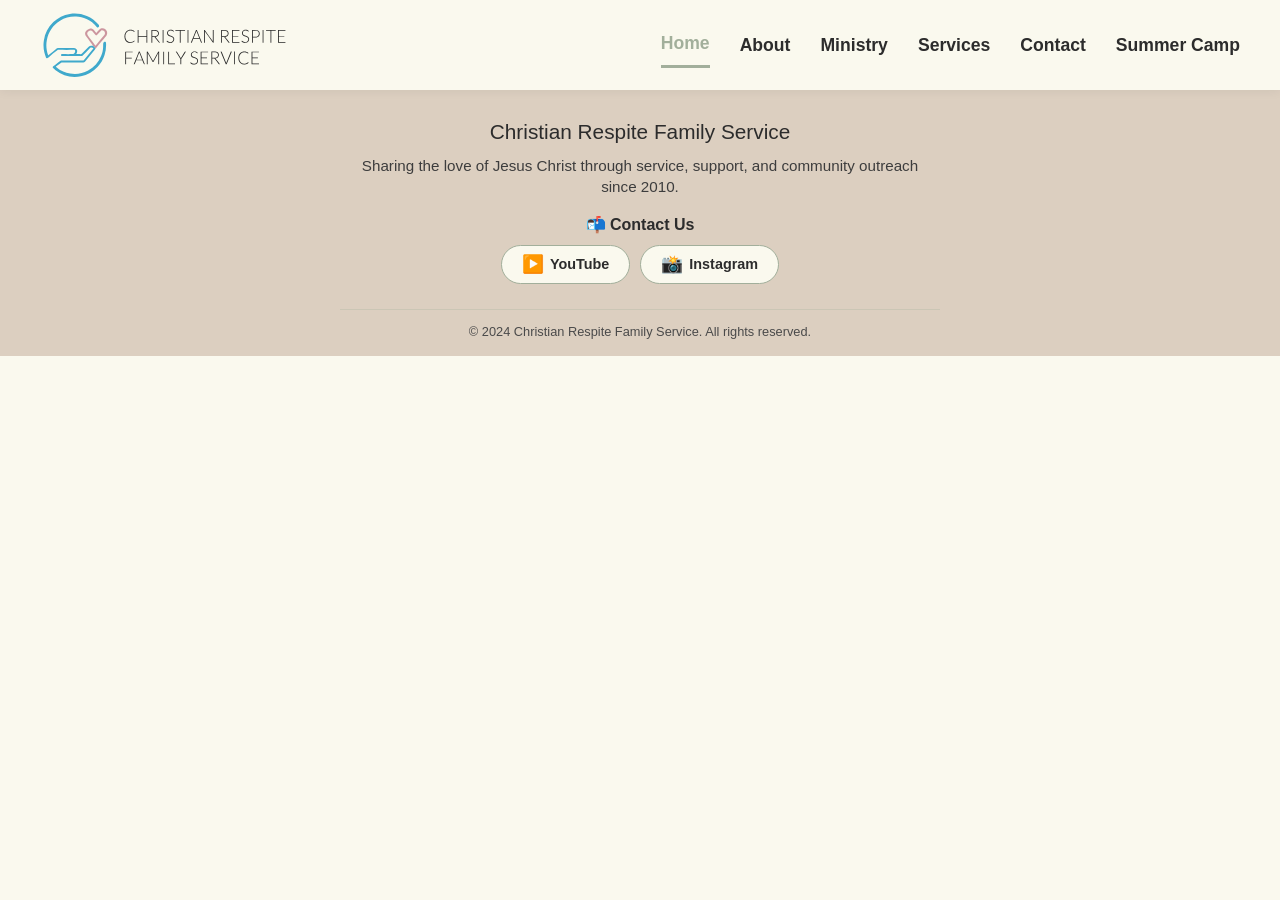
==== html/about.html @ 7cf1316e "add all pages and new layout" ====
<!DOCTYPE html>
<html lang="en" data-bs-theme="auto">

<head>
    <meta charset="utf-8">
    <meta name="viewport" content="width=device-width, initial-scale=1">
    <title>Christian Respite Family Service</title>

    <link href="https://cdn.jsdelivr.net/npm/bootstrap@5.3.2/dist/css/bootstrap.min.css" rel="stylesheet">
    <link href="../css/style.css" rel="stylesheet">
    <link rel="icon" type="image/png" href="favicon.png">
</head>

<body>

    <!-- Row 1 Header -->
    <header>
        <nav class="top-row">
            <div class="logo">
                <a href="/" onclick="location.reload(); return false;">
                    <img src="../images/logo.svg" alt="Christian Respite Family Service">
                </a>
            </div>

            <div class="nav-right">
                <a href="#home" class="active">Home</a>
                <a href="#about">About</a>
                <a href="#ministry">Ministry</a>
                <a href="#services">Services</a>
                <a href="#contact">Contact</a>
                <a href="#summer-camp">Summer Camp</a>
            </div>
        </nav>
    </header>

    <!-- Main Content Area (Empty for now) -->
    <main class="main-content">
        <div class="container">
            <div class="placeholder-content">

            </div>
        </div>
    </main>

    <!-- Row 6 Footer - Simplified -->
    <footer class="footer">
        <div class="container">
            <div class="footer-content">
                <h3>Christian Respite Family Service</h3>
                <p>Sharing the love of Jesus Christ through service, support, and community outreach since 2010.</p>
                
                <div class="contact-section">
                    <span class="contact-label">📬 Contact Us</span>
                    <div class="btn-group">
                        <a href="#" class="social-btn youtube" target="_blank">
                            <span class="icon">▶️</span> YouTube
                        </a>
                        <a href="#" class="social-btn instagram" target="_blank">
                            <span class="icon">📸</span> Instagram
                        </a>
                    </div>
                </div>
            </div>

            <div class="footer-bottom">
                <p>&copy; 2024 Christian Respite Family Service. All rights reserved.</p>
            </div>
        </div>
    </footer>

    <script src="https://cdn.jsdelivr.net/npm/bootstrap@5.3.2/dist/js/bootstrap.bundle.min.js"></script>

</body>
</html>
---- css/style.css ----
/* ===== RESET & BASE ===== */
* {
    margin: 0;
    padding: 0;
    box-sizing: border-box;
}

body {
    font-family: Verdana, sans-serif;
    background-color: #FAF9EE;
    padding-top: 90px;
}

header {
    font-weight: bold;
    position: fixed;
    top: 0;
    left: 0;
    width: 100%;
    z-index: 1000;
    background-color: #FAF9EE;
    box-shadow: 0 2px 10px rgba(0, 0, 0, 0.05);
}

/* ===== ROW 1 - HEADER (BIGGER NAV) ===== */
.top-row {
    display: flex;
    align-items: center;
    justify-content: space-between;
    height: 90px;
    padding: 0 40px;
    background-color: #FAF9EE;
    gap: 20px;
}

.logo {
    height: 90%;
    display: flex;
    align-items: center;
    flex-shrink: 0;
}

.logo a {
    display: flex;
    align-items: center;
    height: 90%;
    width: 90%;
    text-decoration: none;
    cursor: pointer;
}

.logo a img {
    max-height: 90%;
    height: 90%;
    width: auto;
    object-fit: contain;
    display: block;
}

.nav-right {
    display: flex;
    align-items: center;
    gap: 30px;
    margin-left: auto;
}

.nav-right a {
    text-decoration: none;
    color: #2c2c2c;
    transition: 0.3s ease;
    font-weight: 600;
    padding: 8px 0;
    position: relative;
    font-size: 1.1rem;
}

.nav-right a::after {
    content: '';
    position: absolute;
    bottom: -2px;
    left: 0;
    width: 0;
    height: 2px;
    background-color: #A2AF9B;
    transition: 0.3s ease;
}

.nav-right a:hover::after {
    width: 100%;
}

.nav-right a:hover {
    color: #A2AF9B;
}

.nav-right a.active {
    color: #A2AF9B;
    border-bottom: 3px solid #A2AF9B;
}

/* ===== ROW 2 - CAROUSEL ===== */
#myCarousel {
    margin-bottom: 4rem;
    margin-top: 0;
}

.carousel-item {
    height: 32rem;
    background-color: #DCCFC0;
}

.carousel-img {
    width: 100%;
    height: 32rem;
    object-fit: cover;
    object-position: center;
    display: block;
}

.carousel-caption {
    bottom: 3rem;
    z-index: 10;
    padding: 2rem;
}

.carousel-caption h1 {
    font-family: Verdana, sans-serif;
    font-size: 3rem;
    font-weight: bold;
    margin-bottom: 1rem;
    color: #FAF9EE;
    text-shadow: 0 2px 12px rgba(0, 0, 0, 0.6);
}

.carousel-caption p {
    font-size: 1.2rem;
    margin-bottom: 1.5rem;
    color: #FAF9EE;
    text-shadow: 0 2px 8px rgba(0, 0, 0, 0.5);
}

.carousel-btn {
    background-color: #A2AF9B;
    color: #FAF9EE;
    border: none;
    border-radius: 25px;
    padding: 12px 30px;
    text-decoration: none;
    display: inline-block;
    font-weight: bold;
    transition: 0.3s;
}

.carousel-btn:hover {
    background-color: #8a9a82;
    color: #FAF9EE;
    transform: translateY(-2px);
    box-shadow: 0 4px 15px rgba(162, 175, 155, 0.5);
}

.carousel-indicators {
    bottom: 20px;
}

.carousel-indicators button {
    width: 12px;
    height: 12px;
    border-radius: 50%;
    margin: 0 6px;
    background-color: rgba(255, 255, 255, 0.5);
    border: 2px solid transparent;
}

.carousel-indicators button.active {
    background-color: #A2AF9B;
    border-color: #FAF9EE;
}

/* ===== ROW 3 - HERO CARDS ===== */
.hero-container {
    display: grid;
    gap: 30px;
    padding: 0 40px;
    max-width: 1200px;
    margin: 0 auto 60px;
    grid-template-columns: repeat(3, 1fr);
}

.hero-card {
    text-align: center;
    padding: 35px 20px;
    border-radius: 12px;
    background: #EEEEEE;
    transition: all 0.3s ease;
    cursor: pointer;
    box-shadow: 0 2px 10px rgba(0, 0, 0, 0.06);
    border: 3px solid transparent;
    min-height: 280px;
    display: flex;
    flex-direction: column;
    align-items: center;
    justify-content: center;
}

.hero-card:hover {
    transform: translateY(-8px);
    box-shadow: 0 15px 35px rgba(0, 0, 0, 0.10);
}

.hero-card.active {
    border-color: #A2AF9B;
    transform: translateY(-8px);
    box-shadow: 0 15px 35px rgba(0, 0, 0, 0.10);
    background-color: #FAF9EE;
}

.hero-img {
    width: 100%;
    max-width: 200px;
    height: 150px;
    object-fit: cover;
    border-radius: 10px;
    margin-bottom: 15px;
}

.hero-card h2 {
    font-size: 2.5rem;
    color: #4a5c42;
    margin-bottom: 5px;
    font-weight: bold;
}

.hero-card p {
    color: #5a5a5a;
    margin-bottom: 0;
    font-size: 1rem;
}

/* ===== ROW 4 - INFO SECTION ===== */
.hero-info-section {
    display: none;
    width: 100%;
    background: #DCCFC0;
    padding: 40px 0;
    border-top: 3px solid #A2AF9B;
    border-bottom: 3px solid #A2AF9B;
}

.hero-info-section.active {
    display: block;
    animation: fadeSlideIn 0.4s ease;
}

#hero-info-content {
    max-width: 800px;
    margin: 0 auto;
    padding: 0 20px;
}

#hero-info-content h2 {
    color: #4a5c42;
    font-size: 2rem;
    margin-bottom: 15px;
    font-weight: bold;
}

#hero-info-content p {
    font-size: 1.1rem;
    line-height: 1.8;
    color: #2d2d2d;
}

#hero-info-content ul {
    list-style: none;
    padding: 0;
    margin-top: 15px;
}

#hero-info-content ul li {
    padding: 8px 0 8px 30px;
    position: relative;
    font-size: 1rem;
    color: #3d3d3d;
}

#hero-info-content ul li::before {
    content: '✝️';
    position: absolute;
    left: 0;
    color: #A2AF9B;
}

/* ===== ROW 5 - SERVICES SECTION ===== */
.services-section {
    padding: 80px 0;
    background-color: #FAF9EE;
}

.section-header {
    text-align: center;
    margin-bottom: 50px;
}

.section-header h2 {
    font-size: 2.5rem;
    color: #4a5c42;
    margin-bottom: 15px;
    font-weight: bold;
}

.section-header p {
    font-size: 1.1rem;
    color: #5a5a5a;
    max-width: 600px;
    margin: 0 auto;
}

.services-grid {
    display: grid;
    grid-template-columns: repeat(auto-fit, minmax(280px, 1fr));
    gap: 30px;
    max-width: 1200px;
    margin: 0 auto;
    padding: 0 20px;
}

.service-card {
    background: #EEEEEE;
    padding: 40px 30px;
    border-radius: 12px;
    text-align: center;
    transition: all 0.3s ease;
    border: 2px solid transparent;
}

.service-card:hover {
    transform: translateY(-10px);
    box-shadow: 0 15px 35px rgba(0, 0, 0, 0.08);
    border-color: #A2AF9B;
    background: #FAF9EE;
}

.service-icon {
    font-size: 3rem;
    margin-bottom: 20px;
    display: block;
}

.service-card h3 {
    font-size: 1.3rem;
    color: #4a5c42;
    margin-bottom: 15px;
    font-weight: bold;
}

.service-card p {
    color: #555;
    line-height: 1.6;
    margin-bottom: 0;
}

/* ===== ROW 6 - FOOTER ===== */
.footer {
    background-color: #DCCFC0;
    color: #2c2c2c;
    padding: 30px 0 15px;
    text-align: center;
}

.footer-content {
    max-width: 600px;
    margin: 0 auto;
    padding: 0 20px 25px;
    border-bottom: 1px solid rgba(162, 175, 155, 0.3);
}

.footer-content h3 {
    font-size: 1.3rem;
    margin-bottom: 10px;
    color: #2c2c2c;
}

.footer-content p {
    line-height: 1.4;
    margin-bottom: 15px;
    color: #3d3d3d;
    font-size: 0.95rem;
}

.contact-section {
    display: flex;
    flex-direction: column;
    align-items: center;
    gap: 8px;
}

.contact-label {
    font-weight: 600;
    font-size: 1rem;
    color: #2c2c2c;
}

.btn-group {
    display: flex;
    gap: 10px;
    flex-wrap: wrap;
    justify-content: center;
}

.social-btn {
    display: inline-flex;
    align-items: center;
    gap: 6px;
    padding: 8px 20px;
    border-radius: 40px;
    text-decoration: none;
    font-weight: 600;
    font-size: 0.9rem;
    transition: 0.3s;
    background: #FAF9EE;
    color: #2c2c2c;
    border: 1px solid #A2AF9B;
}

.social-btn:hover {
    transform: translateY(-3px);
    box-shadow: 0 6px 16px rgba(0, 0, 0, 0.10);
}

.social-btn.youtube:hover {
    background: #FF0000;
    border-color: #FF0000;
    color: #FAF9EE;
}

.social-btn.instagram:hover {
    background: #d62976;
    border-color: #d62976;
    color: #FAF9EE;
}

.social-btn .icon {
    font-size: 1.1rem;
    line-height: 1;
}

.footer-bottom {
    padding: 12px 20px 0;
    text-align: center;
}

.footer-bottom p {
    color: #4a4a4a;
    font-size: 0.8rem;
    margin: 0;
}

/* ===== ANIMATIONS ===== */
@keyframes fadeSlideIn {
    from {
        opacity: 0;
        transform: translateY(-20px);
    }
    to {
        opacity: 1;
        transform: translateY(0);
    }
}

/* ===== RESPONSIVE ===== */
@media (max-width: 1024px) {
    .nav-right {
        gap: 20px;
    }
    .nav-right a {
        font-size: 1rem;
    }
    .footer-grid {
        grid-template-columns: 1fr 1fr;
        gap: 30px;
    }
}

@media (max-width: 768px) {
    body {
        padding-top: 70px;
    }
    .top-row {
        height: 70px;
        padding: 0 15px;
        flex-wrap: wrap;
        gap: 10px;
    }
    .logo {
        height: 40px;
    }
    .logo img {
        height: 40px;
    }
    .nav-right {
        flex-wrap: wrap;
        justify-content: flex-end;
        gap: 12px;
        width: 100%;
    }
    .nav-right a {
        font-size: 0.85rem;
        padding: 4px 6px;
    }
    .carousel-item {
        height: 20rem;
    }
    .carousel-img {
        height: 20rem;
    }
    .carousel-caption {
        padding: 1rem;
        bottom: 1.5rem;
    }
    .carousel-caption h1 {
        font-size: 1.5rem;
    }
    .carousel-caption p {
        font-size: 0.9rem;
    }
    .carousel-btn {
        padding: 8px 20px;
        font-size: 0.85rem;
    }
    .hero-container {
        grid-template-columns: repeat(3, 1fr);
        gap: 15px;
        padding: 0 15px;
        margin-bottom: 40px;
    }
    .hero-card {
        padding: 20px 10px;
        min-height: 180px;
    }
    .hero-img {
        height: 80px;
        max-width: 100px;
    }
    .hero-card h2 {
        font-size: 1.5rem;
    }
    .hero-card p {
        font-size: 0.8rem;
    }
    .services-grid {
        grid-template-columns: 1fr 1fr;
        gap: 20px;
        padding: 0 15px;
    }
    .service-card {
        padding: 25px 20px;
    }
    .section-header h2 {
        font-size: 1.8rem;
    }
    .footer-grid {
        grid-template-columns: 1fr;
        gap: 30px;
    }
    .footer-bottom {
        flex-direction: column;
        text-align: center;
    }
    .footer-legal {
        flex-direction: column;
        gap: 5px;
    }
    .newsletter-form {
        flex-direction: column;
    }
    .social-links .btn-group {
        justify-content: center;
    }
}

@media (max-width: 480px) {
    .hero-container {
        grid-template-columns: 1fr;
        gap: 20px;
        padding: 0 20px;
    }
    .hero-card {
        min-height: 200px;
        padding: 25px 15px;
    }
    .hero-img {
        height: 100px;
        max-width: 150px;
    }
    .services-grid {
        grid-template-columns: 1fr;
    }
    .carousel-item {
        height: 16rem;
    }
    .carousel-img {
        height: 16rem;
    }
    .carousel-caption h1 {
        font-size: 1.2rem;
    }
    .carousel-caption p {
        font-size: 0.8rem;
    }
    .carousel-btn {
        padding: 6px 15px;
        font-size: 0.75rem;
    }
    .top-row {
        padding: 0 10px;
    }
    .nav-right a {
        font-size: 0.7rem;
        padding: 2px 4px;
    }
    .section-header h2 {
        font-size: 1.5rem;
    }
}
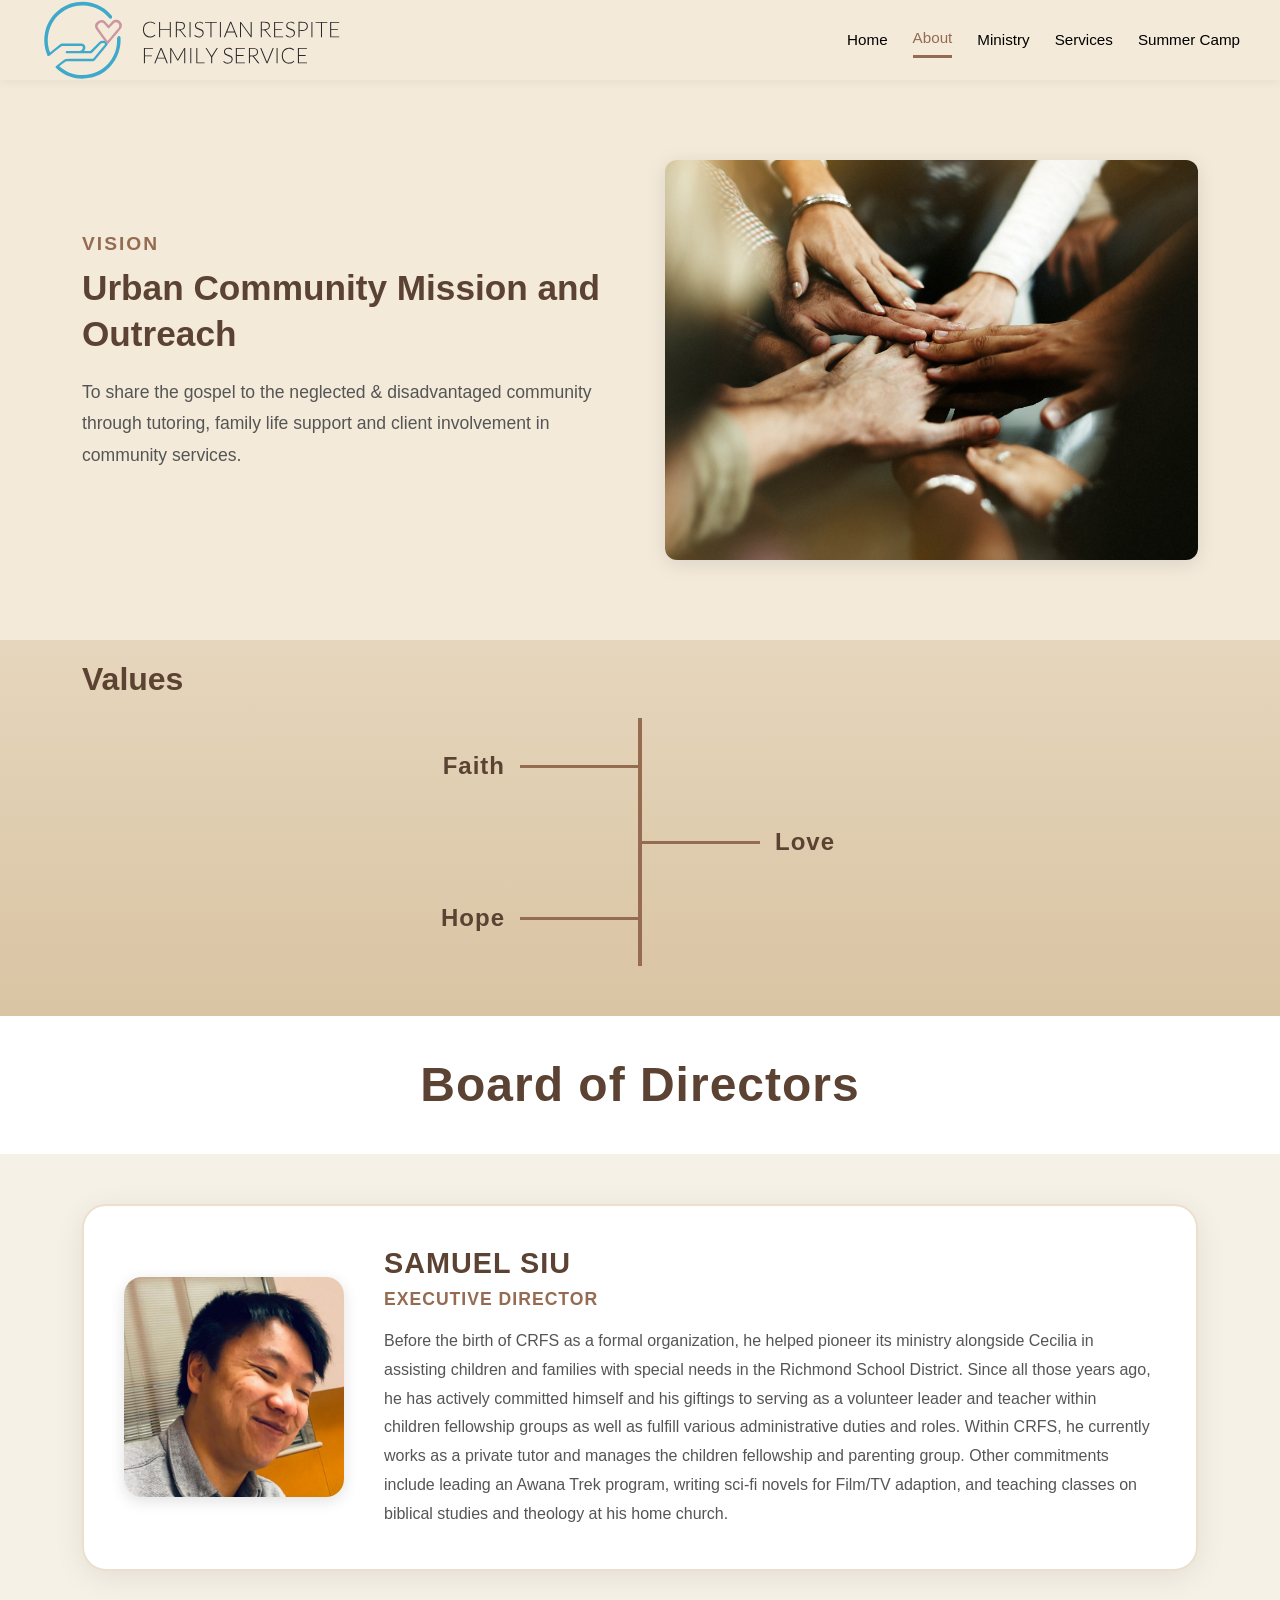
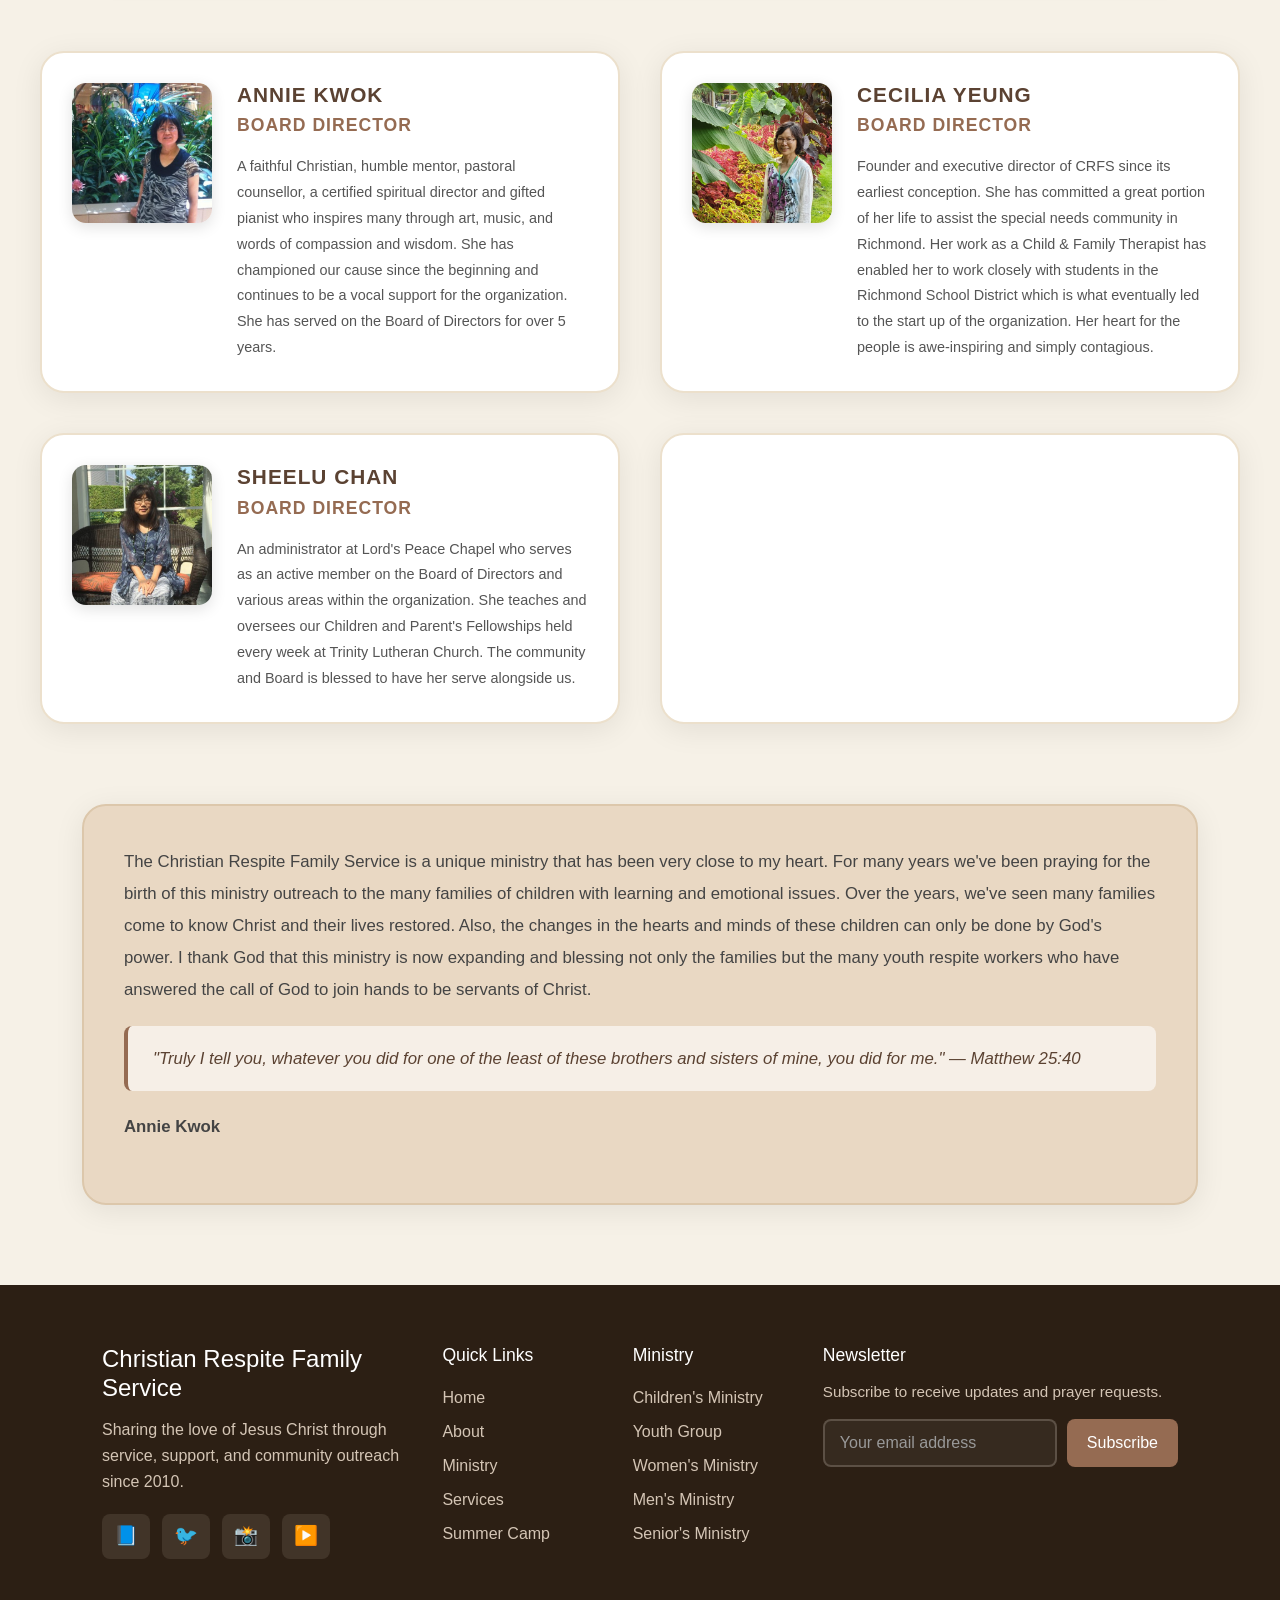
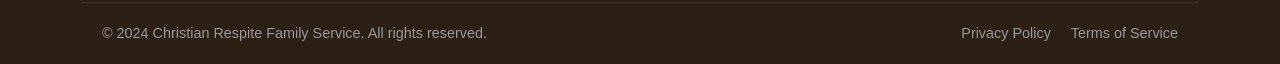
==== commit 0129ee8a: "added about page" ====
--- a/html/about.html
+++ b/html/about.html
@@ -4,7 +4,7 @@
 <head>
     <meta charset="utf-8">
     <meta name="viewport" content="width=device-width, initial-scale=1">
-    <title>Christian Respite Family Service</title>
+    <title>About - Christian Respite Family Service</title>
 
     <link href="https://cdn.jsdelivr.net/npm/bootstrap@5.3.2/dist/css/bootstrap.min.css" rel="stylesheet">
     <link href="../css/style.css" rel="stylesheet">
@@ -17,58 +17,206 @@
     <header>
         <nav class="top-row">
             <div class="logo">
-                <a href="/" onclick="location.reload(); return false;">
-                    <img src="../images/logo.svg" alt="Christian Respite Family Service">
-                </a>
+                <img src="../images/logo.svg" alt="Christian Respite Family Service">
             </div>
 
             <div class="nav-right">
-                <a href="#home" class="active">Home</a>
-                <a href="#about">About</a>
-                <a href="#ministry">Ministry</a>
-                <a href="#services">Services</a>
-                <a href="#contact">Contact</a>
-                <a href="#summer-camp">Summer Camp</a>
+                <a href="index.html">Home</a>
+                <a href="about.html" class="active">About</a>
+                <a href="index.html#ministry">Ministry</a>
+                <a href="index.html#services">Services</a>
+                <a href="index.html#summer-camp">Summer Camp</a>
             </div>
         </nav>
     </header>
 
-    <!-- Main Content Area (Empty for now) -->
-    <main class="main-content">
-        <div class="container">
-            <div class="placeholder-content">
-
-            </div>
-        </div>
+    <!-- Main Content -->
+    <main>
+        <!-- Vision Panel -->
+        <section class="vision-panel">
+            <div class="container">
+                <div class="vision-grid">
+                    <div class="vision-content">
+                        <h3>Vision</h3>
+                        <h2>Urban Community Mission and Outreach</h2>
+                        <p>To share the gospel to the neglected &amp; disadvantaged community through tutoring, family life support and client involvement in community services.</p>
+                    </div>
+                    <div class="vision-image">
+                        <img src="../images/hands.jpg" alt="Urban Community Mission and Outreach">
+                    </div>
+                </div>
+            </div>
+        </section>
+
+        <!-- Values Timeline -->
+        <section class="values-timeline">
+            <div class="container">
+                <h3 class="values-title">Values</h3>
+                <div class="timeline">
+                    <div class="timeline-row">
+                        <div class="timeline-item left">
+                            <div class="timeline-line"></div>
+                            <div class="timeline-value">Faith</div>
+                        </div>
+                    </div>
+                    <div class="timeline-row">
+                        <div class="timeline-item right">
+                            <div class="timeline-line"></div>
+                            <div class="timeline-value">Love</div>
+                        </div>
+                    </div>
+                    <div class="timeline-row">
+                        <div class="timeline-item left">
+                            <div class="timeline-line"></div>
+                            <div class="timeline-value">Hope</div>
+                        </div>
+                    </div>
+                </div>
+            </div>
+        </section>
+
+        <!-- Board of Directors -->
+        <section class="board-directors">
+            <div class="container">
+                <h2 class="board-title">Board of Directors</h2>
+            </div>
+        </section>
+
+        <!-- Director Profile -->
+        <section class="director-profile">
+            <div class="container">
+                <div class="director-bubble">
+                    <div class="director-headshot">
+                        <img src="../images/samuel-headshot.jpeg" alt="Samuel Siu">
+                    </div>
+                    <div class="director-info">
+                        <h3 class="director-name">SAMUEL SIU</h3>
+                        <p class="director-role">Executive Director</p>
+                        <p class="director-bio">Before the birth of CRFS as a formal organization, he helped pioneer its ministry alongside Cecilia in assisting children and families with special needs in the Richmond School District. Since all those years ago, he has actively committed himself and his giftings to serving as a volunteer leader and teacher within children fellowship groups as well as fulfill various administrative duties and roles. Within CRFS, he currently works as a private tutor and manages the children fellowship and parenting group. Other commitments include leading an Awana Trek program, writing sci-fi novels for Film/TV adaption, and teaching classes on biblical studies and theology at his home church.</p>
+                    </div>
+                </div>
+            </div>
+        </section>
+
+        <!-- Board Directors Profiles -->
+        <section class="directors-grid">
+            <div class="container">
+                <div class="director-card">
+                    <div class="director-headshot">
+                        <img src="../images/annie-headshot.jpeg" alt="Annie Kwok">
+                    </div>
+                    <div class="director-info">
+                        <h3 class="director-name">ANNIE KWOK</h3>
+                        <p class="director-role">Board Director</p>
+                        <p class="director-bio">A faithful Christian, humble mentor, pastoral counsellor, a certified spiritual director and gifted pianist who inspires many through art, music, and words of compassion and wisdom. She has championed our cause since the beginning and continues to be a vocal support for the organization. She has served on the Board of Directors for over 5 years.</p>
+                    </div>
+                </div>
+
+                <div class="director-card">
+                    <div class="director-headshot">
+                        <img src="../images/cecilia-headshot.jpg" alt="Cecilia Yeung">
+                    </div>
+                    <div class="director-info">
+                        <h3 class="director-name">CECILIA YEUNG</h3>
+                        <p class="director-role">Board Director</p>
+                        <p class="director-bio">Founder and executive director of CRFS since its earliest conception. She has committed a great portion of her life to assist the special needs community in Richmond. Her work as a Child &amp; Family Therapist has enabled her to work closely with students in the Richmond School District which is what eventually led to the start up of the organization. Her heart for the people is awe-inspiring and simply contagious.</p>
+                    </div>
+                </div>
+
+                <div class="director-card">
+                    <div class="director-headshot">
+                        <img src="../images/sheelu-headshot.jpeg" alt="Sheelu Chan">
+                    </div>
+                    <div class="director-info">
+                        <h3 class="director-name">SHEELU CHAN</h3>
+                        <p class="director-role">Board Director</p>
+                        <p class="director-bio">An administrator at Lord's Peace Chapel who serves as an active member on the Board of Directors and various areas within the organization. She teaches and oversees our Children and Parent's Fellowships held every week at Trinity Lutheran Church. The community and Board is blessed to have her serve alongside us.</p>
+                    </div>
+                </div>
+
+                <div class="director-card"></div>
+            </div>
+        </section>
+
+        <!-- Testimonial -->
+        <section class="testimonial-section">
+            <div class="container">
+                <div class="testimonial-bubble">
+                    <p>The Christian Respite Family Service is a unique ministry that has been very close to my heart. For many years we've been praying for the birth of this ministry outreach to the many families of children with learning and emotional issues. Over the years, we've seen many families come to know Christ and their lives restored. Also, the changes in the hearts and minds of these children can only be done by God's power. I thank God that this ministry is now expanding and blessing not only the families but the many youth respite workers who have answered the call of God to join hands to be servants of Christ.</p>
+                    <blockquote>"Truly I tell you, whatever you did for one of the least of these brothers and sisters of mine, you did for me." &mdash; Matthew 25:40</blockquote>
+                    <p class="testimonial-author">Annie Kwok</p>
+                </div>
+            </div>
+        </section>
     </main>
 
-    <!-- Row 6 Footer - Simplified -->
+    <!-- Footer -->
     <footer class="footer">
         <div class="container">
-            <div class="footer-content">
-                <h3>Christian Respite Family Service</h3>
-                <p>Sharing the love of Jesus Christ through service, support, and community outreach since 2010.</p>
-                
-                <div class="contact-section">
-                    <span class="contact-label">📬 Contact Us</span>
-                    <div class="btn-group">
-                        <a href="#" class="social-btn youtube" target="_blank">
-                            <span class="icon">▶️</span> YouTube
-                        </a>
-                        <a href="#" class="social-btn instagram" target="_blank">
-                            <span class="icon">📸</span> Instagram
-                        </a>
-                    </div>
+            <div class="footer-grid">
+                <div class="footer-about">
+                    <h3>Christian Respite Family Service</h3>
+                    <p>Sharing the love of Jesus Christ through service, support, and community outreach since 2010.</p>
+                    <div class="social-links">
+                        <a href="#" class="social-link">📘</a>
+                        <a href="#" class="social-link">🐦</a>
+                        <a href="#" class="social-link">📸</a>
+                        <a href="#" class="social-link">▶️</a>
+                    </div>
+                </div>
+
+                <div class="footer-links">
+                    <h4>Quick Links</h4>
+                    <ul>
+                        <li><a href="index.html">Home</a></li>
+                        <li><a href="about.html">About</a></li>
+                        <li><a href="index.html#ministry">Ministry</a></li>
+                        <li><a href="index.html#services">Services</a></li>
+                        <li><a href="index.html#summer-camp">Summer Camp</a></li>
+                    </ul>
+                </div>
+
+                <div class="footer-links">
+                    <h4>Ministry</h4>
+                    <ul>
+                        <li><a href="#">Children's Ministry</a></li>
+                        <li><a href="#">Youth Group</a></li>
+                        <li><a href="#">Women's Ministry</a></li>
+                        <li><a href="#">Men's Ministry</a></li>
+                        <li><a href="#">Senior's Ministry</a></li>
+                    </ul>
+                </div>
+
+                <div class="footer-newsletter">
+                    <h4>Newsletter</h4>
+                    <p>Subscribe to receive updates and prayer requests.</p>
+                    <form class="newsletter-form">
+                        <input type="email" placeholder="Your email address">
+                        <button type="submit">Subscribe</button>
+                    </form>
                 </div>
             </div>
 
             <div class="footer-bottom">
                 <p>&copy; 2024 Christian Respite Family Service. All rights reserved.</p>
+                <div class="footer-legal">
+                    <a href="#">Privacy Policy</a>
+                    <a href="#">Terms of Service</a>
+                </div>
             </div>
         </div>
     </footer>
 
+    <!-- JavaScript -->
+    <script>
+        document.querySelector('.newsletter-form').addEventListener('submit', function(e) {
+            e.preventDefault();
+            alert('Thank you for subscribing to our newsletter!');
+            this.reset();
+        });
+    </script>
+
     <script src="https://cdn.jsdelivr.net/npm/bootstrap@5.3.2/dist/js/bootstrap.bundle.min.js"></script>
 
 </body>
-</html>+</html>
--- a/css/style.css
+++ b/css/style.css
@@ -7,8 +7,8 @@
 
 body {
     font-family: Verdana, sans-serif;
-    background-color: #FAF9EE;
-    padding-top: 90px;
+    background-color: #f3eada;
+    padding-top: 80px;
 }
 
 header {
@@ -18,60 +18,52 @@
     left: 0;
     width: 100%;
     z-index: 1000;
-    background-color: #FAF9EE;
-    box-shadow: 0 2px 10px rgba(0, 0, 0, 0.05);
-}
-
-/* ===== ROW 1 - HEADER (BIGGER NAV) ===== */
+    background-color: #f3eada;
+    box-shadow: 0 2px 10px rgba(0,0,0,0.05);
+}
+
+/* ===== ROW 1 - HEADER ===== */
 .top-row {
     display: flex;
     align-items: center;
     justify-content: space-between;
-    height: 90px;
+    height: 80px;
     padding: 0 40px;
-    background-color: #FAF9EE;
+    background-color: #f3eada;
     gap: 20px;
 }
 
 .logo {
-    height: 90%;
+    height: 100%;
     display: flex;
     align-items: center;
     flex-shrink: 0;
 }
 
-.logo a {
-    display: flex;
-    align-items: center;
-    height: 90%;
-    width: 90%;
-    text-decoration: none;
-    cursor: pointer;
-}
-
-.logo a img {
-    max-height: 90%;
-    height: 90%;
+.logo img {
+    max-height: 100%;
+    height: 100%;
     width: auto;
     object-fit: contain;
     display: block;
 }
 
+/* Navigation in the right side */
 .nav-right {
     display: flex;
     align-items: center;
-    gap: 30px;
+    gap: 25px;
     margin-left: auto;
 }
 
 .nav-right a {
     text-decoration: none;
-    color: #2c2c2c;
+    color: black;
     transition: 0.3s ease;
-    font-weight: 600;
-    padding: 8px 0;
+    font-weight: 500;
+    padding: 5px 0;
     position: relative;
-    font-size: 1.1rem;
+    font-size: 0.95rem;
 }
 
 .nav-right a::after {
@@ -81,7 +73,7 @@
     left: 0;
     width: 0;
     height: 2px;
-    background-color: #A2AF9B;
+    background-color: rgb(149, 107, 82);
     transition: 0.3s ease;
 }
 
@@ -90,12 +82,12 @@
 }
 
 .nav-right a:hover {
-    color: #A2AF9B;
+    color: rgb(149, 107, 82);
 }
 
 .nav-right a.active {
-    color: #A2AF9B;
-    border-bottom: 3px solid #A2AF9B;
+    color: rgb(149, 107, 82);
+    border-bottom: 3px solid rgb(149, 107, 82);
 }
 
 /* ===== ROW 2 - CAROUSEL ===== */
@@ -106,7 +98,7 @@
 
 .carousel-item {
     height: 32rem;
-    background-color: #DCCFC0;
+    background-color: #000;
 }
 
 .carousel-img {
@@ -128,20 +120,16 @@
     font-size: 3rem;
     font-weight: bold;
     margin-bottom: 1rem;
-    color: #FAF9EE;
-    text-shadow: 0 2px 12px rgba(0, 0, 0, 0.6);
 }
 
 .carousel-caption p {
     font-size: 1.2rem;
     margin-bottom: 1.5rem;
-    color: #FAF9EE;
-    text-shadow: 0 2px 8px rgba(0, 0, 0, 0.5);
 }
 
 .carousel-btn {
-    background-color: #A2AF9B;
-    color: #FAF9EE;
+    background-color: #ec920c;
+    color: white;
     border: none;
     border-radius: 25px;
     padding: 12px 30px;
@@ -152,12 +140,13 @@
 }
 
 .carousel-btn:hover {
-    background-color: #8a9a82;
-    color: #FAF9EE;
+    background-color: #d4820a;
+    color: white;
     transform: translateY(-2px);
-    box-shadow: 0 4px 15px rgba(162, 175, 155, 0.5);
-}
-
+    box-shadow: 0 4px 15px rgba(236, 146, 12, 0.4);
+}
+
+/* Carousel Indicators */
 .carousel-indicators {
     bottom: 20px;
 }
@@ -172,11 +161,11 @@
 }
 
 .carousel-indicators button.active {
-    background-color: #A2AF9B;
-    border-color: #FAF9EE;
-}
-
-/* ===== ROW 3 - HERO CARDS ===== */
+    background-color: #ec920c;
+    border-color: white;
+}
+
+/* ===== ROW 3 - HERO CARDS (STATS) ===== */
 .hero-container {
     display: grid;
     gap: 30px;
@@ -190,10 +179,10 @@
     text-align: center;
     padding: 35px 20px;
     border-radius: 12px;
-    background: #EEEEEE;
+    background: #ffffff;
     transition: all 0.3s ease;
     cursor: pointer;
-    box-shadow: 0 2px 10px rgba(0, 0, 0, 0.06);
+    box-shadow: 0 2px 10px rgba(0, 0, 0, 0.08);
     border: 3px solid transparent;
     min-height: 280px;
     display: flex;
@@ -204,14 +193,14 @@
 
 .hero-card:hover {
     transform: translateY(-8px);
-    box-shadow: 0 15px 35px rgba(0, 0, 0, 0.10);
+    box-shadow: 0 15px 35px rgba(0, 0, 0, 0.15);
 }
 
 .hero-card.active {
-    border-color: #A2AF9B;
+    border-color: rgb(149, 107, 82);
     transform: translateY(-8px);
-    box-shadow: 0 15px 35px rgba(0, 0, 0, 0.10);
-    background-color: #FAF9EE;
+    box-shadow: 0 15px 35px rgba(0, 0, 0, 0.15);
+    background-color: #faf6f0;
 }
 
 .hero-img {
@@ -225,13 +214,13 @@
 
 .hero-card h2 {
     font-size: 2.5rem;
-    color: #4a5c42;
+    color: rgb(91, 66, 50);
     margin-bottom: 5px;
     font-weight: bold;
 }
 
 .hero-card p {
-    color: #5a5a5a;
+    color: #666;
     margin-bottom: 0;
     font-size: 1rem;
 }
@@ -240,10 +229,10 @@
 .hero-info-section {
     display: none;
     width: 100%;
-    background: #DCCFC0;
+    background: #e8d9c8;
     padding: 40px 0;
-    border-top: 3px solid #A2AF9B;
-    border-bottom: 3px solid #A2AF9B;
+    border-top: 3px solid rgb(149, 107, 82);
+    border-bottom: 3px solid rgb(149, 107, 82);
 }
 
 .hero-info-section.active {
@@ -258,7 +247,7 @@
 }
 
 #hero-info-content h2 {
-    color: #4a5c42;
+    color: rgb(91, 66, 50);
     font-size: 2rem;
     margin-bottom: 15px;
     font-weight: bold;
@@ -280,20 +269,20 @@
     padding: 8px 0 8px 30px;
     position: relative;
     font-size: 1rem;
-    color: #3d3d3d;
+    color: #444;
 }
 
 #hero-info-content ul li::before {
     content: '✝️';
     position: absolute;
     left: 0;
-    color: #A2AF9B;
+    color: rgb(149, 107, 82);
 }
 
 /* ===== ROW 5 - SERVICES SECTION ===== */
 .services-section {
     padding: 80px 0;
-    background-color: #FAF9EE;
+    background-color: #ffffff;
 }
 
 .section-header {
@@ -303,14 +292,14 @@
 
 .section-header h2 {
     font-size: 2.5rem;
-    color: #4a5c42;
+    color: rgb(91, 66, 50);
     margin-bottom: 15px;
     font-weight: bold;
 }
 
 .section-header p {
     font-size: 1.1rem;
-    color: #5a5a5a;
+    color: #666;
     max-width: 600px;
     margin: 0 auto;
 }
@@ -325,7 +314,7 @@
 }
 
 .service-card {
-    background: #EEEEEE;
+    background: #f3eada;
     padding: 40px 30px;
     border-radius: 12px;
     text-align: center;
@@ -335,9 +324,9 @@
 
 .service-card:hover {
     transform: translateY(-10px);
-    box-shadow: 0 15px 35px rgba(0, 0, 0, 0.08);
-    border-color: #A2AF9B;
-    background: #FAF9EE;
+    box-shadow: 0 15px 35px rgba(0, 0, 0, 0.1);
+    border-color: rgb(149, 107, 82);
+    background: #ffffff;
 }
 
 .service-icon {
@@ -348,7 +337,7 @@
 
 .service-card h3 {
     font-size: 1.3rem;
-    color: #4a5c42;
+    color: rgb(91, 66, 50);
     margin-bottom: 15px;
     font-weight: bold;
 }
@@ -359,100 +348,460 @@
     margin-bottom: 0;
 }
 
+/* ===== ABOUT - VISION PANEL ===== */
+.vision-panel {
+    padding: 80px 0;
+}
+
+.vision-grid {
+    display: grid;
+    grid-template-columns: 1fr 1fr;
+    gap: 50px;
+    align-items: center;
+}
+
+.vision-content h3 {
+    font-size: 1.2rem;
+    color: rgb(149, 107, 82);
+    text-transform: uppercase;
+    letter-spacing: 2px;
+    margin-bottom: 10px;
+    font-weight: bold;
+}
+
+.vision-content h2 {
+    font-size: 2.2rem;
+    color: rgb(91, 66, 50);
+    margin-bottom: 20px;
+    font-weight: bold;
+    line-height: 1.3;
+}
+
+.vision-content p {
+    font-size: 1.1rem;
+    color: #555;
+    line-height: 1.8;
+}
+
+.vision-image img {
+    width: 100%;
+    height: 400px;
+    object-fit: cover;
+    border-radius: 12px;
+    box-shadow: 0 4px 20px rgba(0, 0, 0, 0.1);
+}
+
+/* ===== ABOUT - VALUES TIMELINE ===== */
+.values-timeline {
+    padding: 20px 0 50px;
+    background: linear-gradient(180deg, #e6d6bd 0%, #d9c4a3 100%);
+}
+
+.values-title {
+    font-size: 2rem;
+    color: rgb(91, 66, 50);
+    margin: 0 0 20px;
+    font-weight: bold;
+    text-align: left;
+}
+
+.timeline {
+    position: relative;
+    max-width: 900px;
+    margin: 0 auto;
+    padding: 10px 0;
+}
+
+.timeline::before {
+    content: '';
+    position: absolute;
+    top: 0;
+    left: 50%;
+    transform: translateX(-50%);
+    width: 4px;
+    height: 100%;
+    background: rgb(149, 107, 82);
+}
+
+.timeline-row {
+    position: relative;
+    width: 100%;
+    padding: 18px 0;
+}
+
+.timeline-item {
+    position: relative;
+    height: 40px;
+}
+
+/* Horizontal lines touch the center line */
+.timeline-line {
+    position: absolute;
+    top: 50%;
+    height: 3px;
+    background: rgb(149, 107, 82);
+    width: 120px;
+    margin-top: -1.5px;
+}
+
+/* Odd rows: line + value extend to the LEFT of the center line */
+.timeline-row:nth-child(odd) .timeline-line {
+    right: 50%;
+}
+
+.timeline-row:nth-child(odd) .timeline-value {
+    position: absolute;
+    right: calc(50% + 120px + 15px);
+    top: 50%;
+    transform: translateY(-50%);
+    white-space: nowrap;
+}
+
+/* Even rows: line + value extend to the RIGHT of the center line */
+.timeline-row:nth-child(even) .timeline-line {
+    left: 50%;
+}
+
+.timeline-row:nth-child(even) .timeline-value {
+    position: absolute;
+    left: calc(50% + 120px + 15px);
+    top: 50%;
+    transform: translateY(-50%);
+    white-space: nowrap;
+}
+
+.timeline-value {
+    font-size: 1.5rem;
+    font-weight: bold;
+    color: rgb(91, 66, 50);
+    letter-spacing: 1px;
+}
+
+/* ===== BOARD OF DIRECTORS ===== */
+.board-directors {
+    padding: 40px 0;
+    background: #ffffff;
+}
+
+.board-title {
+    font-size: clamp(1.8rem, 4vw, 3rem);
+    color: rgb(91, 66, 50);
+    font-weight: bold;
+    text-align: center;
+    letter-spacing: 1px;
+    max-width: 1200px;
+    margin: 0 auto;
+    padding: 0 20px;
+}
+
+/* ===== DIRECTOR PROFILE ===== */
+.director-profile {
+    padding: 50px 0 80px;
+    background: #f6f1e7;
+}
+
+.director-bubble {
+    display: flex;
+    align-items: center;
+    gap: 40px;
+    max-width: 1200px;
+    margin: 0 auto;
+    padding: 40px;
+    background: #ffffff;
+    border-radius: 24px;
+    box-shadow: 0 6px 30px rgba(0, 0, 0, 0.08);
+    border: 2px solid #ece0cc;
+}
+
+.director-headshot {
+    flex-shrink: 0;
+}
+
+.director-headshot img {
+    width: 220px;
+    height: 220px;
+    object-fit: cover;
+    border-radius: 18px;
+    box-shadow: 0 4px 15px rgba(0, 0, 0, 0.12);
+    display: block;
+}
+
+.director-info {
+    flex: 1;
+}
+
+.director-name {
+    font-size: 1.8rem;
+    font-weight: bold;
+    color: rgb(91, 66, 50);
+    letter-spacing: 1px;
+    margin-bottom: 5px;
+}
+
+.director-role {
+    font-size: 1.1rem;
+    font-weight: bold;
+    color: rgb(149, 107, 82);
+    text-transform: uppercase;
+    letter-spacing: 1px;
+    margin-bottom: 15px;
+}
+
+.director-bio {
+    font-size: 1rem;
+    color: #555;
+    line-height: 1.8;
+    margin: 0;
+}
+
+/* ===== DIRECTORS GRID ===== */
+.directors-grid {
+    padding: 0 0 80px;
+    background: #f6f1e7;
+}
+
+.directors-grid .container {
+    display: grid;
+    grid-template-columns: 1fr 1fr;
+    gap: 40px;
+    max-width: 1200px;
+    margin: 0 auto;
+    padding: 0;
+}
+
+.director-card {
+    display: flex;
+    align-items: flex-start;
+    gap: 25px;
+    padding: 30px;
+    background: #ffffff;
+    border-radius: 24px;
+    box-shadow: 0 6px 30px rgba(0, 0, 0, 0.08);
+    border: 2px solid #ece0cc;
+    min-height: 240px;
+}
+
+.director-card .director-headshot {
+    flex-shrink: 0;
+}
+
+.director-card .director-headshot img {
+    width: 140px;
+    height: 140px;
+    object-fit: cover;
+    border-radius: 14px;
+    box-shadow: 0 4px 15px rgba(0, 0, 0, 0.12);
+    display: block;
+}
+
+.director-card .director-name {
+    font-size: 1.3rem;
+}
+
+.director-card .director-bio {
+    font-size: 0.9rem;
+}
+
+/* ===== TESTIMONIAL ===== */
+.testimonial-section {
+    padding: 0 0 80px;
+    background: #f6f1e7;
+}
+
+.testimonial-bubble {
+    max-width: 1200px;
+    margin: 0 auto;
+    padding: 40px;
+    background: #e9d8c3;
+    border: 2px solid #dcc7ab;
+    border-radius: 24px;
+    box-shadow: 0 6px 30px rgba(0, 0, 0, 0.08);
+}
+
+.testimonial-bubble p {
+    font-size: 1.05rem;
+    color: #444;
+    line-height: 1.9;
+    margin: 0 0 20px;
+}
+
+.testimonial-bubble blockquote {
+    margin: 0 0 20px;
+    padding: 20px 25px;
+    border-left: 4px solid rgb(149, 107, 82);
+    background: rgba(255, 255, 255, 0.6);
+    border-radius: 8px;
+    font-size: 1.05rem;
+    font-style: italic;
+    color: rgb(91, 66, 50);
+}
+
+.testimonial-author {
+    font-size: 1.1rem;
+    font-weight: bold;
+    color: rgb(149, 107, 82);
+    margin: 0;
+}
+
 /* ===== ROW 6 - FOOTER ===== */
 .footer {
-    background-color: #DCCFC0;
-    color: #2c2c2c;
-    padding: 30px 0 15px;
-    text-align: center;
-}
-
-.footer-content {
-    max-width: 600px;
+    background-color: #2c1f14;
+    color: #f3eada;
+    padding: 60px 0 20px;
+}
+
+.footer-grid {
+    display: grid;
+    grid-template-columns: 2fr 1fr 1fr 1.5fr;
+    gap: 40px;
+    max-width: 1200px;
     margin: 0 auto;
-    padding: 0 20px 25px;
-    border-bottom: 1px solid rgba(162, 175, 155, 0.3);
-}
-
-.footer-content h3 {
-    font-size: 1.3rem;
+    padding: 0 20px;
+    border-bottom: 1px solid rgba(243, 234, 218, 0.1);
+    padding-bottom: 40px;
+}
+
+.footer-about h3 {
+    font-size: 1.5rem;
+    margin-bottom: 15px;
+    color: #ffffff;
+}
+
+.footer-about p {
+    line-height: 1.6;
+    margin-bottom: 20px;
+    color: #d4c5b5;
+}
+
+.social-links {
+    display: flex;
+    gap: 12px;
+}
+
+.social-link {
+    display: inline-block;
+    padding: 8px 12px;
+    background: rgba(243, 234, 218, 0.1);
+    border-radius: 8px;
+    text-decoration: none;
+    font-size: 1.2rem;
+    transition: 0.3s;
+    color: #f3eada;
+}
+
+.social-link:hover {
+    background: rgb(149, 107, 82);
+    transform: translateY(-3px);
+}
+
+.footer-links h4 {
+    color: #ffffff;
+    margin-bottom: 20px;
+    font-size: 1.1rem;
+}
+
+.footer-links ul {
+    list-style: none;
+    padding: 0;
+}
+
+.footer-links ul li {
     margin-bottom: 10px;
-    color: #2c2c2c;
-}
-
-.footer-content p {
-    line-height: 1.4;
+}
+
+.footer-links ul li a {
+    color: #d4c5b5;
+    text-decoration: none;
+    transition: 0.3s;
+}
+
+.footer-links ul li a:hover {
+    color: #ec920c;
+    padding-left: 5px;
+}
+
+.footer-newsletter h4 {
+    color: #ffffff;
     margin-bottom: 15px;
-    color: #3d3d3d;
+    font-size: 1.1rem;
+}
+
+.footer-newsletter p {
+    color: #d4c5b5;
+    margin-bottom: 15px;
     font-size: 0.95rem;
 }
 
-.contact-section {
-    display: flex;
-    flex-direction: column;
-    align-items: center;
-    gap: 8px;
-}
-
-.contact-label {
-    font-weight: 600;
-    font-size: 1rem;
-    color: #2c2c2c;
-}
-
-.btn-group {
+.newsletter-form {
     display: flex;
     gap: 10px;
+}
+
+.newsletter-form input {
+    flex: 1;
+    padding: 10px 15px;
+    border: 2px solid rgba(243, 234, 218, 0.2);
+    border-radius: 8px;
+    background: rgba(255, 255, 255, 0.05);
+    color: #ffffff;
+    font-family: inherit;
+}
+
+.newsletter-form input::placeholder {
+    color: #999;
+}
+
+.newsletter-form input:focus {
+    outline: none;
+    border-color: rgb(149, 107, 82);
+}
+
+.newsletter-form button {
+    padding: 10px 20px;
+    background-color: rgb(149, 107, 82);
+    color: white;
+    border: none;
+    border-radius: 8px;
+    cursor: pointer;
+    transition: 0.3s;
+    white-space: nowrap;
+}
+
+.newsletter-form button:hover {
+    background-color: rgb(91, 66, 50);
+}
+
+.footer-bottom {
+    max-width: 1200px;
+    margin: 0 auto;
+    padding: 20px 20px 0;
+    display: flex;
+    justify-content: space-between;
+    align-items: center;
     flex-wrap: wrap;
-    justify-content: center;
-}
-
-.social-btn {
-    display: inline-flex;
-    align-items: center;
-    gap: 6px;
-    padding: 8px 20px;
-    border-radius: 40px;
+    gap: 10px;
+}
+
+.footer-bottom p {
+    color: #999;
+    font-size: 0.9rem;
+    margin: 0;
+}
+
+.footer-legal {
+    display: flex;
+    gap: 20px;
+}
+
+.footer-legal a {
+    color: #999;
     text-decoration: none;
-    font-weight: 600;
     font-size: 0.9rem;
     transition: 0.3s;
-    background: #FAF9EE;
-    color: #2c2c2c;
-    border: 1px solid #A2AF9B;
-}
-
-.social-btn:hover {
-    transform: translateY(-3px);
-    box-shadow: 0 6px 16px rgba(0, 0, 0, 0.10);
-}
-
-.social-btn.youtube:hover {
-    background: #FF0000;
-    border-color: #FF0000;
-    color: #FAF9EE;
-}
-
-.social-btn.instagram:hover {
-    background: #d62976;
-    border-color: #d62976;
-    color: #FAF9EE;
-}
-
-.social-btn .icon {
-    font-size: 1.1rem;
-    line-height: 1;
-}
-
-.footer-bottom {
-    padding: 12px 20px 0;
-    text-align: center;
-}
-
-.footer-bottom p {
-    color: #4a4a4a;
-    font-size: 0.8rem;
-    margin: 0;
+}
+
+.footer-legal a:hover {
+    color: #f3eada;
 }
 
 /* ===== ANIMATIONS ===== */
@@ -468,157 +817,272 @@
 }
 
 /* ===== RESPONSIVE ===== */
+/* Tablet */
 @media (max-width: 1024px) {
     .nav-right {
-        gap: 20px;
-    }
+        gap: 15px;
+    }
+    
     .nav-right a {
-        font-size: 1rem;
-    }
+        font-size: 0.85rem;
+    }
+    
+    .vision-grid {
+        grid-template-columns: 1fr;
+        gap: 30px;
+    }
+
+    .vision-image img {
+        height: 300px;
+    }
+
     .footer-grid {
         grid-template-columns: 1fr 1fr;
         gap: 30px;
     }
 }
 
+/* Mobile */
 @media (max-width: 768px) {
     body {
-        padding-top: 70px;
-    }
+        padding-top: 60px;
+    }
+
+    .director-bubble {
+        flex-direction: column;
+        align-items: flex-start;
+        gap: 25px;
+        padding: 25px;
+    }
+
+    .director-headshot img {
+        width: 160px;
+        height: 160px;
+    }
+
+    .directors-grid .container {
+        grid-template-columns: 1fr;
+    }
+    
     .top-row {
-        height: 70px;
+        height: 60px;
         padding: 0 15px;
         flex-wrap: wrap;
         gap: 10px;
     }
+    
     .logo {
         height: 40px;
     }
+    
     .logo img {
         height: 40px;
     }
+    
     .nav-right {
         flex-wrap: wrap;
         justify-content: flex-end;
-        gap: 12px;
+        gap: 8px;
         width: 100%;
     }
+    
     .nav-right a {
-        font-size: 0.85rem;
-        padding: 4px 6px;
-    }
+        font-size: 0.75rem;
+        padding: 3px 5px;
+    }
+    
     .carousel-item {
         height: 20rem;
     }
+    
     .carousel-img {
         height: 20rem;
     }
+    
     .carousel-caption {
         padding: 1rem;
         bottom: 1.5rem;
     }
+    
     .carousel-caption h1 {
         font-size: 1.5rem;
     }
+    
     .carousel-caption p {
         font-size: 0.9rem;
-    }
+        margin-bottom: 1rem;
+    }
+    
     .carousel-btn {
         padding: 8px 20px;
         font-size: 0.85rem;
     }
+    
     .hero-container {
         grid-template-columns: repeat(3, 1fr);
         gap: 15px;
         padding: 0 15px;
         margin-bottom: 40px;
     }
+    
     .hero-card {
         padding: 20px 10px;
         min-height: 180px;
     }
+    
     .hero-img {
         height: 80px;
         max-width: 100px;
     }
+    
     .hero-card h2 {
         font-size: 1.5rem;
     }
+    
     .hero-card p {
         font-size: 0.8rem;
     }
+    
     .services-grid {
         grid-template-columns: 1fr 1fr;
         gap: 20px;
         padding: 0 15px;
     }
+    
     .service-card {
         padding: 25px 20px;
     }
+    
     .section-header h2 {
         font-size: 1.8rem;
     }
+    
+    .section-header p {
+        font-size: 1rem;
+        padding: 0 15px;
+    }
+    
     .footer-grid {
         grid-template-columns: 1fr;
         gap: 30px;
     }
+    
     .footer-bottom {
         flex-direction: column;
         text-align: center;
     }
+    
     .footer-legal {
         flex-direction: column;
         gap: 5px;
     }
+    
     .newsletter-form {
         flex-direction: column;
     }
-    .social-links .btn-group {
-        justify-content: center;
-    }
-}
-
+
+    .timeline-row {
+        padding: 25px 0;
+    }
+
+    .timeline-line {
+        width: 80px;
+    }
+
+    .timeline-row:nth-child(odd) .timeline-value {
+        right: calc(50% + 80px + 12px);
+    }
+
+    .timeline-row:nth-child(even) .timeline-value {
+        left: calc(50% + 80px + 12px);
+    }
+
+    .timeline-value {
+        font-size: 1.2rem;
+    }
+}
+
+/* Small Mobile */
 @media (max-width: 480px) {
+    .vision-content h2 {
+        font-size: 1.6rem;
+    }
+
+    .vision-content p {
+        font-size: 1rem;
+    }
+
     .hero-container {
         grid-template-columns: 1fr;
         gap: 20px;
         padding: 0 20px;
     }
+    
     .hero-card {
         min-height: 200px;
         padding: 25px 15px;
     }
+    
     .hero-img {
         height: 100px;
         max-width: 150px;
     }
+    
     .services-grid {
         grid-template-columns: 1fr;
     }
+    
     .carousel-item {
         height: 16rem;
     }
+    
     .carousel-img {
         height: 16rem;
     }
+    
     .carousel-caption h1 {
         font-size: 1.2rem;
     }
+    
     .carousel-caption p {
         font-size: 0.8rem;
     }
+    
     .carousel-btn {
         padding: 6px 15px;
         font-size: 0.75rem;
     }
+    
     .top-row {
         padding: 0 10px;
     }
+    
     .nav-right a {
-        font-size: 0.7rem;
+        font-size: 0.65rem;
         padding: 2px 4px;
     }
+    
     .section-header h2 {
         font-size: 1.5rem;
     }
+
+    .timeline-row {
+        padding: 20px 0;
+    }
+
+    .timeline-line {
+        width: 60px;
+    }
+
+    .timeline-row:nth-child(odd) .timeline-value {
+        right: calc(50% + 60px + 10px);
+    }
+
+    .timeline-row:nth-child(even) .timeline-value {
+        left: calc(50% + 60px + 10px);
+    }
+
+    .timeline-value {
+        font-size: 1.1rem;
+    }
 }
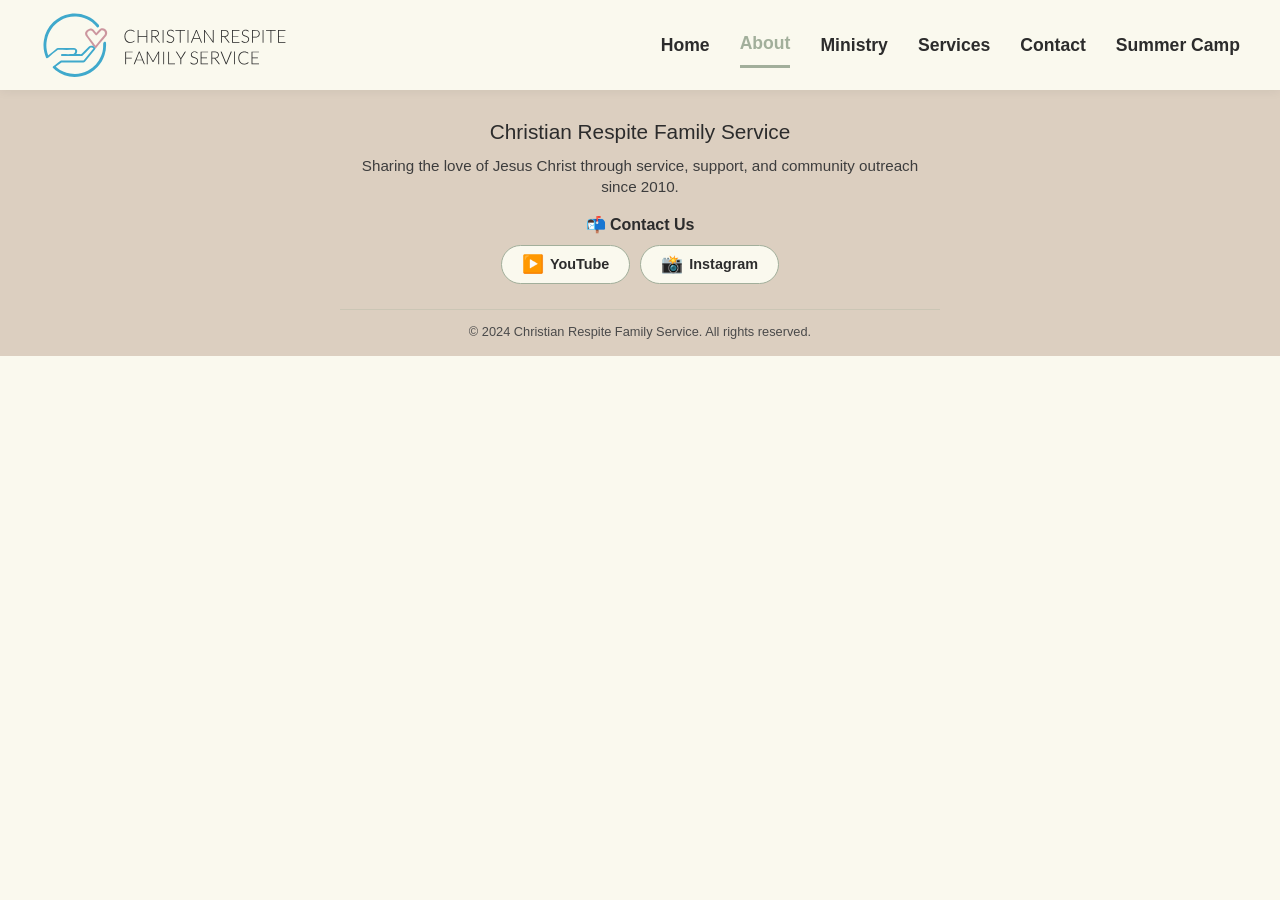
==== commit 06ca1311: "fix home page layout, buttons, stats, and header/footer on all" ====
--- a/html/about.html
+++ b/html/about.html
@@ -4,7 +4,7 @@
 <head>
     <meta charset="utf-8">
     <meta name="viewport" content="width=device-width, initial-scale=1">
-    <title>About - Christian Respite Family Service</title>
+    <title>Ministry - Christian Respite Family Service</title>
 
     <link href="https://cdn.jsdelivr.net/npm/bootstrap@5.3.2/dist/css/bootstrap.min.css" rel="stylesheet">
     <link href="../css/style.css" rel="stylesheet">
@@ -17,206 +17,51 @@
     <header>
         <nav class="top-row">
             <div class="logo">
-                <img src="../images/logo.svg" alt="Christian Respite Family Service">
+                <a href="index.html">
+                    <img src="../images/logo.svg" alt="Christian Respite Family Service">
+                </a>
             </div>
 
             <div class="nav-right">
                 <a href="index.html">Home</a>
                 <a href="about.html" class="active">About</a>
-                <a href="index.html#ministry">Ministry</a>
-                <a href="index.html#services">Services</a>
-                <a href="index.html#summer-camp">Summer Camp</a>
+                <a href="ministry.html">Ministry</a>
+                <a href="services.html">Services</a>
+                <a href="contact.html">Contact</a>
+                <a href="summer_camp.html">Summer Camp</a>
             </div>
         </nav>
     </header>
 
-    <!-- Main Content -->
-    <main>
-        <!-- Vision Panel -->
-        <section class="vision-panel">
-            <div class="container">
-                <div class="vision-grid">
-                    <div class="vision-content">
-                        <h3>Vision</h3>
-                        <h2>Urban Community Mission and Outreach</h2>
-                        <p>To share the gospel to the neglected &amp; disadvantaged community through tutoring, family life support and client involvement in community services.</p>
-                    </div>
-                    <div class="vision-image">
-                        <img src="../images/hands.jpg" alt="Urban Community Mission and Outreach">
-                    </div>
-                </div>
-            </div>
-        </section>
-
-        <!-- Values Timeline -->
-        <section class="values-timeline">
-            <div class="container">
-                <h3 class="values-title">Values</h3>
-                <div class="timeline">
-                    <div class="timeline-row">
-                        <div class="timeline-item left">
-                            <div class="timeline-line"></div>
-                            <div class="timeline-value">Faith</div>
-                        </div>
-                    </div>
-                    <div class="timeline-row">
-                        <div class="timeline-item right">
-                            <div class="timeline-line"></div>
-                            <div class="timeline-value">Love</div>
-                        </div>
-                    </div>
-                    <div class="timeline-row">
-                        <div class="timeline-item left">
-                            <div class="timeline-line"></div>
-                            <div class="timeline-value">Hope</div>
-                        </div>
-                    </div>
-                </div>
-            </div>
-        </section>
-
-        <!-- Board of Directors -->
-        <section class="board-directors">
-            <div class="container">
-                <h2 class="board-title">Board of Directors</h2>
-            </div>
-        </section>
-
-        <!-- Director Profile -->
-        <section class="director-profile">
-            <div class="container">
-                <div class="director-bubble">
-                    <div class="director-headshot">
-                        <img src="../images/samuel-headshot.jpeg" alt="Samuel Siu">
-                    </div>
-                    <div class="director-info">
-                        <h3 class="director-name">SAMUEL SIU</h3>
-                        <p class="director-role">Executive Director</p>
-                        <p class="director-bio">Before the birth of CRFS as a formal organization, he helped pioneer its ministry alongside Cecilia in assisting children and families with special needs in the Richmond School District. Since all those years ago, he has actively committed himself and his giftings to serving as a volunteer leader and teacher within children fellowship groups as well as fulfill various administrative duties and roles. Within CRFS, he currently works as a private tutor and manages the children fellowship and parenting group. Other commitments include leading an Awana Trek program, writing sci-fi novels for Film/TV adaption, and teaching classes on biblical studies and theology at his home church.</p>
-                    </div>
-                </div>
-            </div>
-        </section>
-
-        <!-- Board Directors Profiles -->
-        <section class="directors-grid">
-            <div class="container">
-                <div class="director-card">
-                    <div class="director-headshot">
-                        <img src="../images/annie-headshot.jpeg" alt="Annie Kwok">
-                    </div>
-                    <div class="director-info">
-                        <h3 class="director-name">ANNIE KWOK</h3>
-                        <p class="director-role">Board Director</p>
-                        <p class="director-bio">A faithful Christian, humble mentor, pastoral counsellor, a certified spiritual director and gifted pianist who inspires many through art, music, and words of compassion and wisdom. She has championed our cause since the beginning and continues to be a vocal support for the organization. She has served on the Board of Directors for over 5 years.</p>
-                    </div>
-                </div>
-
-                <div class="director-card">
-                    <div class="director-headshot">
-                        <img src="../images/cecilia-headshot.jpg" alt="Cecilia Yeung">
-                    </div>
-                    <div class="director-info">
-                        <h3 class="director-name">CECILIA YEUNG</h3>
-                        <p class="director-role">Board Director</p>
-                        <p class="director-bio">Founder and executive director of CRFS since its earliest conception. She has committed a great portion of her life to assist the special needs community in Richmond. Her work as a Child &amp; Family Therapist has enabled her to work closely with students in the Richmond School District which is what eventually led to the start up of the organization. Her heart for the people is awe-inspiring and simply contagious.</p>
-                    </div>
-                </div>
-
-                <div class="director-card">
-                    <div class="director-headshot">
-                        <img src="../images/sheelu-headshot.jpeg" alt="Sheelu Chan">
-                    </div>
-                    <div class="director-info">
-                        <h3 class="director-name">SHEELU CHAN</h3>
-                        <p class="director-role">Board Director</p>
-                        <p class="director-bio">An administrator at Lord's Peace Chapel who serves as an active member on the Board of Directors and various areas within the organization. She teaches and oversees our Children and Parent's Fellowships held every week at Trinity Lutheran Church. The community and Board is blessed to have her serve alongside us.</p>
-                    </div>
-                </div>
-
-                <div class="director-card"></div>
-            </div>
-        </section>
-
-        <!-- Testimonial -->
-        <section class="testimonial-section">
-            <div class="container">
-                <div class="testimonial-bubble">
-                    <p>The Christian Respite Family Service is a unique ministry that has been very close to my heart. For many years we've been praying for the birth of this ministry outreach to the many families of children with learning and emotional issues. Over the years, we've seen many families come to know Christ and their lives restored. Also, the changes in the hearts and minds of these children can only be done by God's power. I thank God that this ministry is now expanding and blessing not only the families but the many youth respite workers who have answered the call of God to join hands to be servants of Christ.</p>
-                    <blockquote>"Truly I tell you, whatever you did for one of the least of these brothers and sisters of mine, you did for me." &mdash; Matthew 25:40</blockquote>
-                    <p class="testimonial-author">Annie Kwok</p>
-                </div>
-            </div>
-        </section>
-    </main>
+    <!-- Ministry Page Content Goes Here -->
 
     <!-- Footer -->
     <footer class="footer">
         <div class="container">
-            <div class="footer-grid">
-                <div class="footer-about">
-                    <h3>Christian Respite Family Service</h3>
-                    <p>Sharing the love of Jesus Christ through service, support, and community outreach since 2010.</p>
-                    <div class="social-links">
-                        <a href="#" class="social-link">📘</a>
-                        <a href="#" class="social-link">🐦</a>
-                        <a href="#" class="social-link">📸</a>
-                        <a href="#" class="social-link">▶️</a>
+            <div class="footer-content">
+                <h3>Christian Respite Family Service</h3>
+                <p>Sharing the love of Jesus Christ through service, support, and community outreach since 2010.</p>
+                
+                <div class="contact-section">
+                    <span class="contact-label">📬 Contact Us</span>
+                    <div class="btn-group">
+                        <a href="https://www.youtube.com/@crfsweb8775" class="social-btn youtube" target="_blank">
+                            <span class="icon">▶️</span> YouTube
+                        </a>
+                        <a href="https://www.instagram.com/happycrfs/?igsh=cTJuMXF1b21uMXVv#" class="social-btn instagram" target="_blank">
+                            <span class="icon">📸</span> Instagram
+                        </a>
                     </div>
-                </div>
-
-                <div class="footer-links">
-                    <h4>Quick Links</h4>
-                    <ul>
-                        <li><a href="index.html">Home</a></li>
-                        <li><a href="about.html">About</a></li>
-                        <li><a href="index.html#ministry">Ministry</a></li>
-                        <li><a href="index.html#services">Services</a></li>
-                        <li><a href="index.html#summer-camp">Summer Camp</a></li>
-                    </ul>
-                </div>
-
-                <div class="footer-links">
-                    <h4>Ministry</h4>
-                    <ul>
-                        <li><a href="#">Children's Ministry</a></li>
-                        <li><a href="#">Youth Group</a></li>
-                        <li><a href="#">Women's Ministry</a></li>
-                        <li><a href="#">Men's Ministry</a></li>
-                        <li><a href="#">Senior's Ministry</a></li>
-                    </ul>
-                </div>
-
-                <div class="footer-newsletter">
-                    <h4>Newsletter</h4>
-                    <p>Subscribe to receive updates and prayer requests.</p>
-                    <form class="newsletter-form">
-                        <input type="email" placeholder="Your email address">
-                        <button type="submit">Subscribe</button>
-                    </form>
                 </div>
             </div>
 
             <div class="footer-bottom">
                 <p>&copy; 2024 Christian Respite Family Service. All rights reserved.</p>
-                <div class="footer-legal">
-                    <a href="#">Privacy Policy</a>
-                    <a href="#">Terms of Service</a>
-                </div>
             </div>
         </div>
     </footer>
 
-    <!-- JavaScript -->
-    <script>
-        document.querySelector('.newsletter-form').addEventListener('submit', function(e) {
-            e.preventDefault();
-            alert('Thank you for subscribing to our newsletter!');
-            this.reset();
-        });
-    </script>
-
     <script src="https://cdn.jsdelivr.net/npm/bootstrap@5.3.2/dist/js/bootstrap.bundle.min.js"></script>
 
 </body>
-</html>
+</html>
--- a/css/style.css
+++ b/css/style.css
@@ -7,8 +7,8 @@
 
 body {
     font-family: Verdana, sans-serif;
-    background-color: #f3eada;
-    padding-top: 80px;
+    background-color: #FAF9EE;
+    padding-top: 90px;
 }
 
 header {
@@ -18,52 +18,60 @@
     left: 0;
     width: 100%;
     z-index: 1000;
-    background-color: #f3eada;
-    box-shadow: 0 2px 10px rgba(0,0,0,0.05);
-}
-
-/* ===== ROW 1 - HEADER ===== */
+    background-color: #FAF9EE;
+    box-shadow: 0 2px 10px rgba(0, 0, 0, 0.05);
+}
+
+/* ===== ROW 1 - HEADER (BIGGER NAV) ===== */
 .top-row {
     display: flex;
     align-items: center;
     justify-content: space-between;
-    height: 80px;
+    height: 90px;
     padding: 0 40px;
-    background-color: #f3eada;
+    background-color: #FAF9EE;
     gap: 20px;
 }
 
 .logo {
-    height: 100%;
+    height: 90%;
     display: flex;
     align-items: center;
     flex-shrink: 0;
 }
 
-.logo img {
-    max-height: 100%;
-    height: 100%;
+.logo a {
+    display: flex;
+    align-items: center;
+    height: 90%;
+    width: 90%;
+    text-decoration: none;
+    cursor: pointer;
+}
+
+.logo a img {
+    max-height: 90%;
+    height: 90%;
     width: auto;
     object-fit: contain;
     display: block;
 }
 
-/* Navigation in the right side */
 .nav-right {
     display: flex;
     align-items: center;
-    gap: 25px;
+    gap: 30px;
     margin-left: auto;
 }
 
 .nav-right a {
     text-decoration: none;
-    color: black;
+    color: #2c2c2c;
     transition: 0.3s ease;
-    font-weight: 500;
-    padding: 5px 0;
+    font-weight: 600;
+    padding: 8px 0;
     position: relative;
-    font-size: 0.95rem;
+    font-size: 1.1rem;
 }
 
 .nav-right a::after {
@@ -73,7 +81,7 @@
     left: 0;
     width: 0;
     height: 2px;
-    background-color: rgb(149, 107, 82);
+    background-color: #A2AF9B;
     transition: 0.3s ease;
 }
 
@@ -82,12 +90,12 @@
 }
 
 .nav-right a:hover {
-    color: rgb(149, 107, 82);
+    color: #A2AF9B;
 }
 
 .nav-right a.active {
-    color: rgb(149, 107, 82);
-    border-bottom: 3px solid rgb(149, 107, 82);
+    color: #A2AF9B;
+    border-bottom: 3px solid #A2AF9B;
 }
 
 /* ===== ROW 2 - CAROUSEL ===== */
@@ -98,7 +106,7 @@
 
 .carousel-item {
     height: 32rem;
-    background-color: #000;
+    background-color: #DCCFC0;
 }
 
 .carousel-img {
@@ -120,16 +128,20 @@
     font-size: 3rem;
     font-weight: bold;
     margin-bottom: 1rem;
+    color: #FAF9EE;
+    text-shadow: 0 2px 12px rgba(0, 0, 0, 0.6);
 }
 
 .carousel-caption p {
     font-size: 1.2rem;
     margin-bottom: 1.5rem;
+    color: #FAF9EE;
+    text-shadow: 0 2px 8px rgba(0, 0, 0, 0.5);
 }
 
 .carousel-btn {
-    background-color: #ec920c;
-    color: white;
+    background-color: #A2AF9B;
+    color: #FAF9EE;
     border: none;
     border-radius: 25px;
     padding: 12px 30px;
@@ -140,13 +152,12 @@
 }
 
 .carousel-btn:hover {
-    background-color: #d4820a;
-    color: white;
+    background-color: #8a9a82;
+    color: #FAF9EE;
     transform: translateY(-2px);
-    box-shadow: 0 4px 15px rgba(236, 146, 12, 0.4);
-}
-
-/* Carousel Indicators */
+    box-shadow: 0 4px 15px rgba(162, 175, 155, 0.5);
+}
+
 .carousel-indicators {
     bottom: 20px;
 }
@@ -161,11 +172,179 @@
 }
 
 .carousel-indicators button.active {
-    background-color: #ec920c;
-    border-color: white;
-}
-
-/* ===== ROW 3 - HERO CARDS (STATS) ===== */
+    background-color: #A2AF9B;
+    border-color: #FAF9EE;
+}
+
+/* ===== ROW 3 - SERVICES SECTION ===== */
+.services-section {
+    padding: 100px 0;
+    background-color: #FAF9EE;
+    position: relative;
+}
+
+.services-content {
+    max-width: 1200px;
+    margin: 0 auto;
+    padding: 0 40px;
+    display: grid;
+    grid-template-columns: 1.4fr 1fr;
+    gap: 60px;
+    align-items: center;
+}
+
+/* ===== LEFT - TEXT CONTENT ===== */
+.services-text {
+    text-align: left;
+}
+
+.services-tag {
+    display: inline-block;
+    font-size: 0.85rem;
+    font-weight: 600;
+    color: #A2AF9B;
+    text-transform: uppercase;
+    letter-spacing: 3px;
+    margin-bottom: 15px;
+    background: rgba(162, 175, 155, 0.12);
+    padding: 6px 16px;
+    border-radius: 20px;
+}
+
+.services-text h2 {
+    font-size: 2.8rem;
+    color: #4a5c42;
+    font-weight: bold;
+    line-height: 1.2;
+    margin-bottom: 25px;
+}
+
+.services-description {
+    font-size: 1.05rem;
+    color: #4a4a4a;
+    line-height: 1.9;
+    margin-bottom: 18px;
+    max-width: 600px;
+}
+
+.services-btn-wrapper {
+    margin-top: 30px;
+}
+
+.services-btn {
+    display: inline-flex;
+    align-items: center;
+    gap: 12px;
+    background-color: #A2AF9B;
+    color: #FAF9EE;
+    border: none;
+    border-radius: 50px;
+    padding: 16px 35px 16px 40px;
+    text-decoration: none;
+    font-weight: 600;
+    font-size: 1.05rem;
+    transition: all 0.3s ease;
+    position: relative;
+    overflow: hidden;
+}
+
+.services-btn::before {
+    content: '';
+    position: absolute;
+    top: 0;
+    left: -100%;
+    width: 100%;
+    height: 100%;
+    background: linear-gradient(90deg, transparent, rgba(255, 255, 255, 0.15), transparent);
+    transition: left 0.6s ease;
+}
+
+.services-btn:hover::before {
+    left: 100%;
+}
+
+.services-btn:hover {
+    background-color: #8a9a82;
+    color: #FAF9EE;
+    transform: translateY(-3px);
+    box-shadow: 0 8px 30px rgba(162, 175, 155, 0.4);
+}
+
+.services-btn:active {
+    transform: translateY(0px);
+}
+
+.btn-arrow {
+    width: 20px;
+    height: 20px;
+    stroke: currentColor;
+    transition: transform 0.3s ease;
+}
+
+.services-btn:hover .btn-arrow {
+    transform: translateX(4px);
+}
+
+/* ===== RIGHT - VISUAL CARDS ===== */
+.services-visual {
+    display: flex;
+    flex-direction: column;
+    gap: 20px;
+}
+
+.visual-card {
+    background: #EEEEEE;
+    padding: 25px 30px;
+    border-radius: 16px;
+    transition: all 0.3s ease;
+    border-left: 4px solid #A2AF9B;
+    box-shadow: 0 2px 10px rgba(0, 0, 0, 0.04);
+}
+
+.visual-card:hover {
+    transform: translateX(8px);
+    background: #FAF9EE;
+    box-shadow: 0 8px 25px rgba(0, 0, 0, 0.08);
+    border-left: 4px solid #DCCFC0;
+}
+
+.visual-icon {
+    font-size: 2rem;
+    margin-bottom: 8px;
+    display: block;
+}
+
+.visual-card h4 {
+    font-size: 1.1rem;
+    color: #4a5c42;
+    font-weight: 700;
+    margin-bottom: 4px;
+}
+
+.visual-card p {
+    font-size: 0.9rem;
+    color: #6a6a6a;
+    margin-bottom: 0;
+}
+
+/* ===== SECTION DIVIDER ===== */
+.section-divider {
+    display: flex;
+    align-items: center;
+    justify-content: center;
+    max-width: 600px;
+    margin: 0 auto 50px;
+    padding: 0 20px;
+}
+
+.divider-line {
+    width: 100%;
+    height: 3px;
+    background: linear-gradient(90deg, transparent, #A2AF9B, #DCCFC0, #A2AF9B, transparent);
+    border-radius: 2px;
+}
+
+/* ===== ROW 3 - HERO CARDS ===== */
 .hero-container {
     display: grid;
     gap: 30px;
@@ -179,10 +358,10 @@
     text-align: center;
     padding: 35px 20px;
     border-radius: 12px;
-    background: #ffffff;
+    background: #EEEEEE;
     transition: all 0.3s ease;
     cursor: pointer;
-    box-shadow: 0 2px 10px rgba(0, 0, 0, 0.08);
+    box-shadow: 0 2px 10px rgba(0, 0, 0, 0.06);
     border: 3px solid transparent;
     min-height: 280px;
     display: flex;
@@ -193,615 +372,151 @@
 
 .hero-card:hover {
     transform: translateY(-8px);
-    box-shadow: 0 15px 35px rgba(0, 0, 0, 0.15);
+    box-shadow: 0 15px 35px rgba(0, 0, 0, 0.10);
 }
 
 .hero-card.active {
-    border-color: rgb(149, 107, 82);
+    border-color: #A2AF9B;
     transform: translateY(-8px);
-    box-shadow: 0 15px 35px rgba(0, 0, 0, 0.15);
-    background-color: #faf6f0;
-}
-
-.hero-img {
-    width: 100%;
-    max-width: 200px;
-    height: 150px;
-    object-fit: cover;
-    border-radius: 10px;
-    margin-bottom: 15px;
-}
-
-.hero-card h2 {
-    font-size: 2.5rem;
-    color: rgb(91, 66, 50);
+    box-shadow: 0 15px 35px rgba(0, 0, 0, 0.10);
+    background-color: #FAF9EE;
+}
+
+/* ===== ICON + NUMBER SIDE BY SIDE ===== */
+.hero-stat-row {
+    display: flex;
+    align-items: center;
+    justify-content: center;
+    gap: 20px;
     margin-bottom: 5px;
+}
+
+.hero-icon {
+    font-size: 4rem;
+    color: #4a5c42;
+    transition: transform 0.3s ease, color 0.3s ease;
+    line-height: 1;
+    flex-shrink: 0;
+}
+
+.hero-stat-row h2 {
+    font-size: 3.5rem;
+    color: #4a5c42;
+    margin-bottom: 0;
     font-weight: bold;
+    line-height: 1;
+}
+
+.hero-card:hover .hero-icon {
+    transform: scale(1.08);
+    color: #6a8a5a;
+}
+
+.hero-card.active .hero-icon {
+    color: #3a6a2a;
 }
 
 .hero-card p {
-    color: #666;
+    color: #5a5a5a;
     margin-bottom: 0;
-    font-size: 1rem;
-}
-
-/* ===== ROW 4 - INFO SECTION ===== */
-.hero-info-section {
-    display: none;
-    width: 100%;
-    background: #e8d9c8;
-    padding: 40px 0;
-    border-top: 3px solid rgb(149, 107, 82);
-    border-bottom: 3px solid rgb(149, 107, 82);
-}
-
-.hero-info-section.active {
-    display: block;
-    animation: fadeSlideIn 0.4s ease;
-}
-
-#hero-info-content {
-    max-width: 800px;
-    margin: 0 auto;
-    padding: 0 20px;
-}
-
-#hero-info-content h2 {
-    color: rgb(91, 66, 50);
-    font-size: 2rem;
-    margin-bottom: 15px;
-    font-weight: bold;
-}
-
-#hero-info-content p {
-    font-size: 1.1rem;
-    line-height: 1.8;
-    color: #2d2d2d;
-}
-
-#hero-info-content ul {
-    list-style: none;
-    padding: 0;
-    margin-top: 15px;
-}
-
-#hero-info-content ul li {
-    padding: 8px 0 8px 30px;
-    position: relative;
-    font-size: 1rem;
-    color: #444;
-}
-
-#hero-info-content ul li::before {
-    content: '✝️';
-    position: absolute;
-    left: 0;
-    color: rgb(149, 107, 82);
-}
-
-/* ===== ROW 5 - SERVICES SECTION ===== */
-.services-section {
-    padding: 80px 0;
-    background-color: #ffffff;
-}
-
-.section-header {
+    font-size: 1.15rem;
+    font-weight: 500;
+}
+
+/* ===== ROW 5 - FOOTER ===== */
+.footer {
+    background-color: #DCCFC0;
+    color: #2c2c2c;
+    padding: 30px 0 15px;
     text-align: center;
-    margin-bottom: 50px;
-}
-
-.section-header h2 {
-    font-size: 2.5rem;
-    color: rgb(91, 66, 50);
-    margin-bottom: 15px;
-    font-weight: bold;
-}
-
-.section-header p {
-    font-size: 1.1rem;
-    color: #666;
+}
+
+.footer-content {
     max-width: 600px;
     margin: 0 auto;
-}
-
-.services-grid {
-    display: grid;
-    grid-template-columns: repeat(auto-fit, minmax(280px, 1fr));
-    gap: 30px;
-    max-width: 1200px;
-    margin: 0 auto;
-    padding: 0 20px;
-}
-
-.service-card {
-    background: #f3eada;
-    padding: 40px 30px;
-    border-radius: 12px;
-    text-align: center;
-    transition: all 0.3s ease;
-    border: 2px solid transparent;
-}
-
-.service-card:hover {
-    transform: translateY(-10px);
-    box-shadow: 0 15px 35px rgba(0, 0, 0, 0.1);
-    border-color: rgb(149, 107, 82);
-    background: #ffffff;
-}
-
-.service-icon {
-    font-size: 3rem;
-    margin-bottom: 20px;
-    display: block;
-}
-
-.service-card h3 {
+    padding: 0 20px 25px;
+    border-bottom: 1px solid rgba(162, 175, 155, 0.3);
+}
+
+.footer-content h3 {
     font-size: 1.3rem;
-    color: rgb(91, 66, 50);
+    margin-bottom: 10px;
+    color: #2c2c2c;
+}
+
+.footer-content p {
+    line-height: 1.4;
     margin-bottom: 15px;
-    font-weight: bold;
-}
-
-.service-card p {
-    color: #555;
-    line-height: 1.6;
-    margin-bottom: 0;
-}
-
-/* ===== ABOUT - VISION PANEL ===== */
-.vision-panel {
-    padding: 80px 0;
-}
-
-.vision-grid {
-    display: grid;
-    grid-template-columns: 1fr 1fr;
-    gap: 50px;
-    align-items: center;
-}
-
-.vision-content h3 {
-    font-size: 1.2rem;
-    color: rgb(149, 107, 82);
-    text-transform: uppercase;
-    letter-spacing: 2px;
-    margin-bottom: 10px;
-    font-weight: bold;
-}
-
-.vision-content h2 {
-    font-size: 2.2rem;
-    color: rgb(91, 66, 50);
-    margin-bottom: 20px;
-    font-weight: bold;
-    line-height: 1.3;
-}
-
-.vision-content p {
-    font-size: 1.1rem;
-    color: #555;
-    line-height: 1.8;
-}
-
-.vision-image img {
-    width: 100%;
-    height: 400px;
-    object-fit: cover;
-    border-radius: 12px;
-    box-shadow: 0 4px 20px rgba(0, 0, 0, 0.1);
-}
-
-/* ===== ABOUT - VALUES TIMELINE ===== */
-.values-timeline {
-    padding: 20px 0 50px;
-    background: linear-gradient(180deg, #e6d6bd 0%, #d9c4a3 100%);
-}
-
-.values-title {
-    font-size: 2rem;
-    color: rgb(91, 66, 50);
-    margin: 0 0 20px;
-    font-weight: bold;
-    text-align: left;
-}
-
-.timeline {
-    position: relative;
-    max-width: 900px;
-    margin: 0 auto;
-    padding: 10px 0;
-}
-
-.timeline::before {
-    content: '';
-    position: absolute;
-    top: 0;
-    left: 50%;
-    transform: translateX(-50%);
-    width: 4px;
-    height: 100%;
-    background: rgb(149, 107, 82);
-}
-
-.timeline-row {
-    position: relative;
-    width: 100%;
-    padding: 18px 0;
-}
-
-.timeline-item {
-    position: relative;
-    height: 40px;
-}
-
-/* Horizontal lines touch the center line */
-.timeline-line {
-    position: absolute;
-    top: 50%;
-    height: 3px;
-    background: rgb(149, 107, 82);
-    width: 120px;
-    margin-top: -1.5px;
-}
-
-/* Odd rows: line + value extend to the LEFT of the center line */
-.timeline-row:nth-child(odd) .timeline-line {
-    right: 50%;
-}
-
-.timeline-row:nth-child(odd) .timeline-value {
-    position: absolute;
-    right: calc(50% + 120px + 15px);
-    top: 50%;
-    transform: translateY(-50%);
-    white-space: nowrap;
-}
-
-/* Even rows: line + value extend to the RIGHT of the center line */
-.timeline-row:nth-child(even) .timeline-line {
-    left: 50%;
-}
-
-.timeline-row:nth-child(even) .timeline-value {
-    position: absolute;
-    left: calc(50% + 120px + 15px);
-    top: 50%;
-    transform: translateY(-50%);
-    white-space: nowrap;
-}
-
-.timeline-value {
-    font-size: 1.5rem;
-    font-weight: bold;
-    color: rgb(91, 66, 50);
-    letter-spacing: 1px;
-}
-
-/* ===== BOARD OF DIRECTORS ===== */
-.board-directors {
-    padding: 40px 0;
-    background: #ffffff;
-}
-
-.board-title {
-    font-size: clamp(1.8rem, 4vw, 3rem);
-    color: rgb(91, 66, 50);
-    font-weight: bold;
-    text-align: center;
-    letter-spacing: 1px;
-    max-width: 1200px;
-    margin: 0 auto;
-    padding: 0 20px;
-}
-
-/* ===== DIRECTOR PROFILE ===== */
-.director-profile {
-    padding: 50px 0 80px;
-    background: #f6f1e7;
-}
-
-.director-bubble {
-    display: flex;
-    align-items: center;
-    gap: 40px;
-    max-width: 1200px;
-    margin: 0 auto;
-    padding: 40px;
-    background: #ffffff;
-    border-radius: 24px;
-    box-shadow: 0 6px 30px rgba(0, 0, 0, 0.08);
-    border: 2px solid #ece0cc;
-}
-
-.director-headshot {
-    flex-shrink: 0;
-}
-
-.director-headshot img {
-    width: 220px;
-    height: 220px;
-    object-fit: cover;
-    border-radius: 18px;
-    box-shadow: 0 4px 15px rgba(0, 0, 0, 0.12);
-    display: block;
-}
-
-.director-info {
-    flex: 1;
-}
-
-.director-name {
-    font-size: 1.8rem;
-    font-weight: bold;
-    color: rgb(91, 66, 50);
-    letter-spacing: 1px;
-    margin-bottom: 5px;
-}
-
-.director-role {
-    font-size: 1.1rem;
-    font-weight: bold;
-    color: rgb(149, 107, 82);
-    text-transform: uppercase;
-    letter-spacing: 1px;
-    margin-bottom: 15px;
-}
-
-.director-bio {
+    color: #3d3d3d;
+    font-size: 0.95rem;
+}
+
+.contact-section {
+    display: flex;
+    flex-direction: column;
+    align-items: center;
+    gap: 8px;
+}
+
+.contact-label {
+    font-weight: 600;
     font-size: 1rem;
-    color: #555;
-    line-height: 1.8;
-    margin: 0;
-}
-
-/* ===== DIRECTORS GRID ===== */
-.directors-grid {
-    padding: 0 0 80px;
-    background: #f6f1e7;
-}
-
-.directors-grid .container {
-    display: grid;
-    grid-template-columns: 1fr 1fr;
-    gap: 40px;
-    max-width: 1200px;
-    margin: 0 auto;
-    padding: 0;
-}
-
-.director-card {
-    display: flex;
-    align-items: flex-start;
-    gap: 25px;
-    padding: 30px;
-    background: #ffffff;
-    border-radius: 24px;
-    box-shadow: 0 6px 30px rgba(0, 0, 0, 0.08);
-    border: 2px solid #ece0cc;
-    min-height: 240px;
-}
-
-.director-card .director-headshot {
-    flex-shrink: 0;
-}
-
-.director-card .director-headshot img {
-    width: 140px;
-    height: 140px;
-    object-fit: cover;
-    border-radius: 14px;
-    box-shadow: 0 4px 15px rgba(0, 0, 0, 0.12);
-    display: block;
-}
-
-.director-card .director-name {
-    font-size: 1.3rem;
-}
-
-.director-card .director-bio {
-    font-size: 0.9rem;
-}
-
-/* ===== TESTIMONIAL ===== */
-.testimonial-section {
-    padding: 0 0 80px;
-    background: #f6f1e7;
-}
-
-.testimonial-bubble {
-    max-width: 1200px;
-    margin: 0 auto;
-    padding: 40px;
-    background: #e9d8c3;
-    border: 2px solid #dcc7ab;
-    border-radius: 24px;
-    box-shadow: 0 6px 30px rgba(0, 0, 0, 0.08);
-}
-
-.testimonial-bubble p {
-    font-size: 1.05rem;
-    color: #444;
-    line-height: 1.9;
-    margin: 0 0 20px;
-}
-
-.testimonial-bubble blockquote {
-    margin: 0 0 20px;
-    padding: 20px 25px;
-    border-left: 4px solid rgb(149, 107, 82);
-    background: rgba(255, 255, 255, 0.6);
-    border-radius: 8px;
-    font-size: 1.05rem;
-    font-style: italic;
-    color: rgb(91, 66, 50);
-}
-
-.testimonial-author {
-    font-size: 1.1rem;
-    font-weight: bold;
-    color: rgb(149, 107, 82);
-    margin: 0;
-}
-
-/* ===== ROW 6 - FOOTER ===== */
-.footer {
-    background-color: #2c1f14;
-    color: #f3eada;
-    padding: 60px 0 20px;
-}
-
-.footer-grid {
-    display: grid;
-    grid-template-columns: 2fr 1fr 1fr 1.5fr;
-    gap: 40px;
-    max-width: 1200px;
-    margin: 0 auto;
-    padding: 0 20px;
-    border-bottom: 1px solid rgba(243, 234, 218, 0.1);
-    padding-bottom: 40px;
-}
-
-.footer-about h3 {
-    font-size: 1.5rem;
-    margin-bottom: 15px;
-    color: #ffffff;
-}
-
-.footer-about p {
-    line-height: 1.6;
-    margin-bottom: 20px;
-    color: #d4c5b5;
-}
-
-.social-links {
-    display: flex;
-    gap: 12px;
-}
-
-.social-link {
-    display: inline-block;
-    padding: 8px 12px;
-    background: rgba(243, 234, 218, 0.1);
-    border-radius: 8px;
+    color: #2c2c2c;
+}
+
+.btn-group {
+    display: flex;
+    gap: 10px;
+    flex-wrap: wrap;
+    justify-content: center;
+}
+
+.social-btn {
+    display: inline-flex;
+    align-items: center;
+    gap: 6px;
+    padding: 8px 20px;
+    border-radius: 40px;
     text-decoration: none;
-    font-size: 1.2rem;
-    transition: 0.3s;
-    color: #f3eada;
-}
-
-.social-link:hover {
-    background: rgb(149, 107, 82);
-    transform: translateY(-3px);
-}
-
-.footer-links h4 {
-    color: #ffffff;
-    margin-bottom: 20px;
-    font-size: 1.1rem;
-}
-
-.footer-links ul {
-    list-style: none;
-    padding: 0;
-}
-
-.footer-links ul li {
-    margin-bottom: 10px;
-}
-
-.footer-links ul li a {
-    color: #d4c5b5;
-    text-decoration: none;
-    transition: 0.3s;
-}
-
-.footer-links ul li a:hover {
-    color: #ec920c;
-    padding-left: 5px;
-}
-
-.footer-newsletter h4 {
-    color: #ffffff;
-    margin-bottom: 15px;
-    font-size: 1.1rem;
-}
-
-.footer-newsletter p {
-    color: #d4c5b5;
-    margin-bottom: 15px;
-    font-size: 0.95rem;
-}
-
-.newsletter-form {
-    display: flex;
-    gap: 10px;
-}
-
-.newsletter-form input {
-    flex: 1;
-    padding: 10px 15px;
-    border: 2px solid rgba(243, 234, 218, 0.2);
-    border-radius: 8px;
-    background: rgba(255, 255, 255, 0.05);
-    color: #ffffff;
-    font-family: inherit;
-}
-
-.newsletter-form input::placeholder {
-    color: #999;
-}
-
-.newsletter-form input:focus {
-    outline: none;
-    border-color: rgb(149, 107, 82);
-}
-
-.newsletter-form button {
-    padding: 10px 20px;
-    background-color: rgb(149, 107, 82);
-    color: white;
-    border: none;
-    border-radius: 8px;
-    cursor: pointer;
-    transition: 0.3s;
-    white-space: nowrap;
-}
-
-.newsletter-form button:hover {
-    background-color: rgb(91, 66, 50);
-}
-
-.footer-bottom {
-    max-width: 1200px;
-    margin: 0 auto;
-    padding: 20px 20px 0;
-    display: flex;
-    justify-content: space-between;
-    align-items: center;
-    flex-wrap: wrap;
-    gap: 10px;
-}
-
-.footer-bottom p {
-    color: #999;
-    font-size: 0.9rem;
-    margin: 0;
-}
-
-.footer-legal {
-    display: flex;
-    gap: 20px;
-}
-
-.footer-legal a {
-    color: #999;
-    text-decoration: none;
+    font-weight: 600;
     font-size: 0.9rem;
     transition: 0.3s;
-}
-
-.footer-legal a:hover {
-    color: #f3eada;
+    background: #FAF9EE;
+    color: #2c2c2c;
+    border: 1px solid #A2AF9B;
+}
+
+.social-btn:hover {
+    transform: translateY(-3px);
+    box-shadow: 0 6px 16px rgba(0, 0, 0, 0.10);
+}
+
+.social-btn.youtube:hover {
+    background: #FF0000;
+    border-color: #FF0000;
+    color: #FAF9EE;
+}
+
+.social-btn.instagram:hover {
+    background: #d62976;
+    border-color: #d62976;
+    color: #FAF9EE;
+}
+
+.social-btn .icon {
+    font-size: 1.1rem;
+    line-height: 1;
+}
+
+.footer-bottom {
+    padding: 12px 20px 0;
+    text-align: center;
+}
+
+.footer-bottom p {
+    color: #4a4a4a;
+    font-size: 0.8rem;
+    margin: 0;
 }
 
 /* ===== ANIMATIONS ===== */
@@ -817,272 +532,157 @@
 }
 
 /* ===== RESPONSIVE ===== */
-/* Tablet */
 @media (max-width: 1024px) {
     .nav-right {
-        gap: 15px;
-    }
-    
+        gap: 20px;
+    }
     .nav-right a {
-        font-size: 0.85rem;
-    }
-    
-    .vision-grid {
-        grid-template-columns: 1fr;
-        gap: 30px;
-    }
-
-    .vision-image img {
-        height: 300px;
-    }
-
+        font-size: 1rem;
+    }
     .footer-grid {
         grid-template-columns: 1fr 1fr;
         gap: 30px;
     }
 }
 
-/* Mobile */
 @media (max-width: 768px) {
     body {
-        padding-top: 60px;
-    }
-
-    .director-bubble {
-        flex-direction: column;
-        align-items: flex-start;
-        gap: 25px;
-        padding: 25px;
-    }
-
-    .director-headshot img {
-        width: 160px;
-        height: 160px;
-    }
-
-    .directors-grid .container {
-        grid-template-columns: 1fr;
-    }
-    
+        padding-top: 70px;
+    }
     .top-row {
-        height: 60px;
+        height: 70px;
         padding: 0 15px;
         flex-wrap: wrap;
         gap: 10px;
     }
-    
     .logo {
         height: 40px;
     }
-    
     .logo img {
         height: 40px;
     }
-    
     .nav-right {
         flex-wrap: wrap;
         justify-content: flex-end;
-        gap: 8px;
+        gap: 12px;
         width: 100%;
     }
-    
     .nav-right a {
-        font-size: 0.75rem;
-        padding: 3px 5px;
-    }
-    
+        font-size: 0.85rem;
+        padding: 4px 6px;
+    }
     .carousel-item {
         height: 20rem;
     }
-    
     .carousel-img {
         height: 20rem;
     }
-    
     .carousel-caption {
         padding: 1rem;
         bottom: 1.5rem;
     }
-    
     .carousel-caption h1 {
         font-size: 1.5rem;
     }
-    
     .carousel-caption p {
         font-size: 0.9rem;
-        margin-bottom: 1rem;
-    }
-    
+    }
     .carousel-btn {
         padding: 8px 20px;
         font-size: 0.85rem;
     }
-    
     .hero-container {
         grid-template-columns: repeat(3, 1fr);
         gap: 15px;
         padding: 0 15px;
         margin-bottom: 40px;
     }
-    
     .hero-card {
         padding: 20px 10px;
         min-height: 180px;
     }
-    
     .hero-img {
         height: 80px;
         max-width: 100px;
     }
-    
     .hero-card h2 {
         font-size: 1.5rem;
     }
-    
     .hero-card p {
         font-size: 0.8rem;
     }
-    
     .services-grid {
         grid-template-columns: 1fr 1fr;
         gap: 20px;
         padding: 0 15px;
     }
-    
     .service-card {
         padding: 25px 20px;
     }
-    
     .section-header h2 {
         font-size: 1.8rem;
     }
-    
-    .section-header p {
-        font-size: 1rem;
-        padding: 0 15px;
-    }
-    
     .footer-grid {
         grid-template-columns: 1fr;
         gap: 30px;
     }
-    
     .footer-bottom {
         flex-direction: column;
         text-align: center;
     }
-    
     .footer-legal {
         flex-direction: column;
         gap: 5px;
     }
-    
     .newsletter-form {
         flex-direction: column;
     }
-
-    .timeline-row {
-        padding: 25px 0;
-    }
-
-    .timeline-line {
-        width: 80px;
-    }
-
-    .timeline-row:nth-child(odd) .timeline-value {
-        right: calc(50% + 80px + 12px);
-    }
-
-    .timeline-row:nth-child(even) .timeline-value {
-        left: calc(50% + 80px + 12px);
-    }
-
-    .timeline-value {
-        font-size: 1.2rem;
-    }
-}
-
-/* Small Mobile */
+    .social-links .btn-group {
+        justify-content: center;
+    }
+}
+
 @media (max-width: 480px) {
-    .vision-content h2 {
-        font-size: 1.6rem;
-    }
-
-    .vision-content p {
-        font-size: 1rem;
-    }
-
     .hero-container {
         grid-template-columns: 1fr;
         gap: 20px;
         padding: 0 20px;
     }
-    
     .hero-card {
         min-height: 200px;
         padding: 25px 15px;
     }
-    
     .hero-img {
         height: 100px;
         max-width: 150px;
     }
-    
     .services-grid {
         grid-template-columns: 1fr;
     }
-    
     .carousel-item {
         height: 16rem;
     }
-    
     .carousel-img {
         height: 16rem;
     }
-    
     .carousel-caption h1 {
         font-size: 1.2rem;
     }
-    
     .carousel-caption p {
         font-size: 0.8rem;
     }
-    
     .carousel-btn {
         padding: 6px 15px;
         font-size: 0.75rem;
     }
-    
     .top-row {
         padding: 0 10px;
     }
-    
     .nav-right a {
-        font-size: 0.65rem;
+        font-size: 0.7rem;
         padding: 2px 4px;
     }
-    
     .section-header h2 {
         font-size: 1.5rem;
     }
-
-    .timeline-row {
-        padding: 20px 0;
-    }
-
-    .timeline-line {
-        width: 60px;
-    }
-
-    .timeline-row:nth-child(odd) .timeline-value {
-        right: calc(50% + 60px + 10px);
-    }
-
-    .timeline-row:nth-child(even) .timeline-value {
-        left: calc(50% + 60px + 10px);
-    }
-
-    .timeline-value {
-        font-size: 1.1rem;
-    }
 }
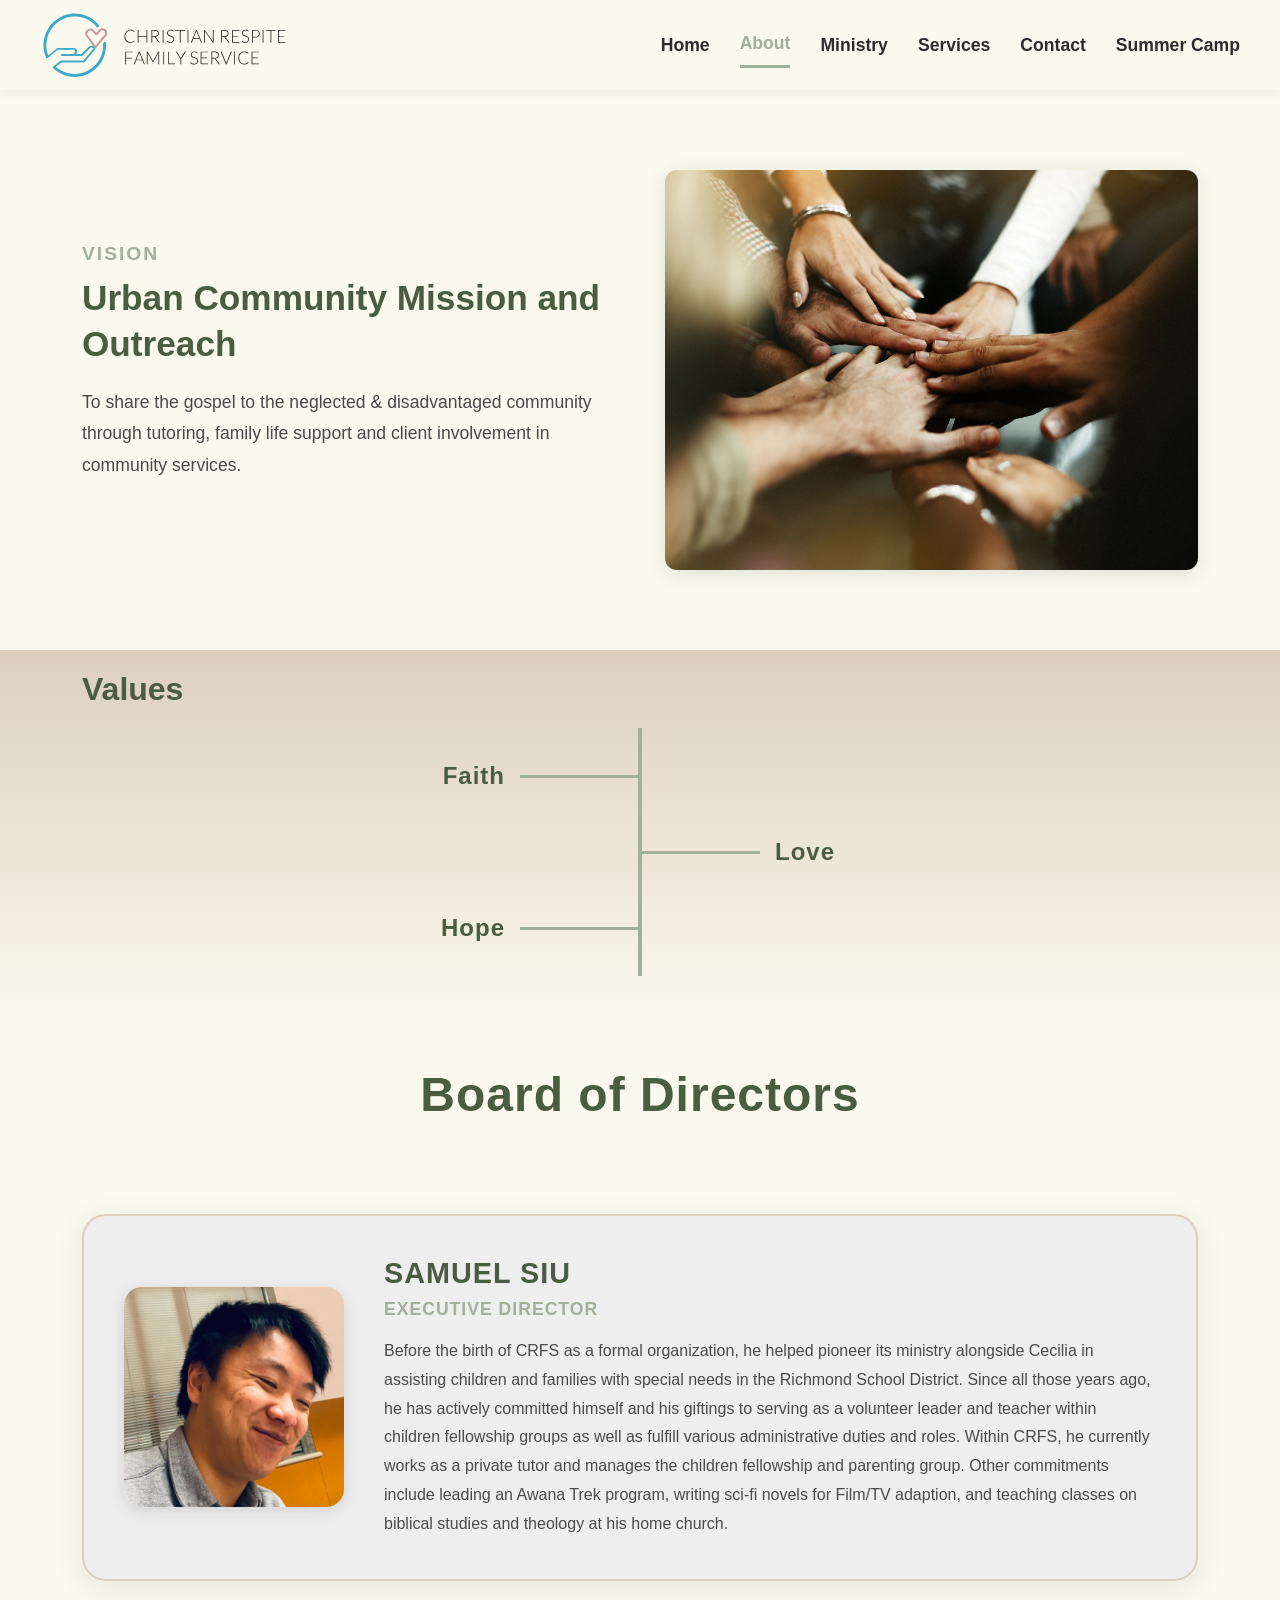
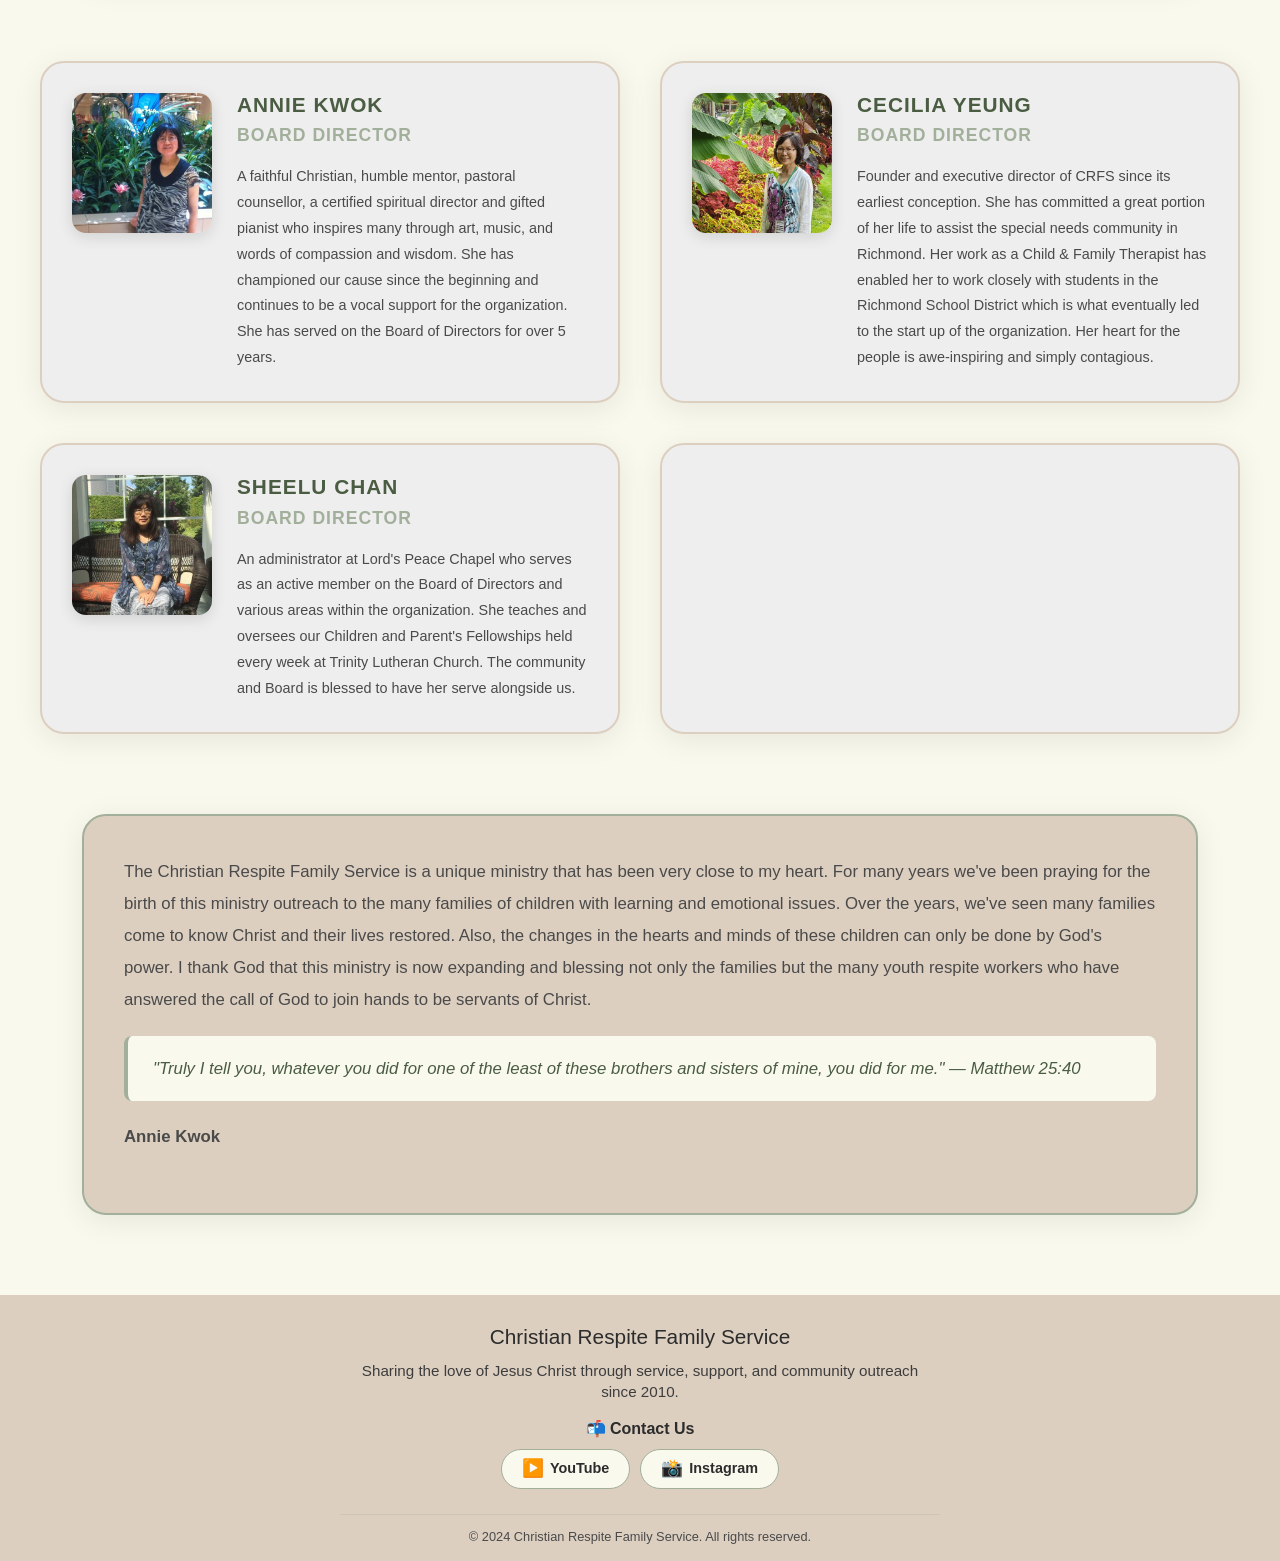
==== commit 51559093: "merge main into about" ====
--- a/html/about.html
+++ b/html/about.html
@@ -4,7 +4,7 @@
 <head>
     <meta charset="utf-8">
     <meta name="viewport" content="width=device-width, initial-scale=1">
-    <title>Ministry - Christian Respite Family Service</title>
+    <title>About - Christian Respite Family Service</title>
 
     <link href="https://cdn.jsdelivr.net/npm/bootstrap@5.3.2/dist/css/bootstrap.min.css" rel="stylesheet">
     <link href="../css/style.css" rel="stylesheet">
@@ -33,7 +33,125 @@
         </nav>
     </header>
 
-    <!-- Ministry Page Content Goes Here -->
+    <!-- Main Content -->
+    <main>
+        <!-- Vision Panel -->
+        <section class="vision-panel">
+            <div class="container">
+                <div class="vision-grid">
+                    <div class="vision-content">
+                        <h3>Vision</h3>
+                        <h2>Urban Community Mission and Outreach</h2>
+                        <p>To share the gospel to the neglected &amp; disadvantaged community through tutoring, family life support and client involvement in community services.</p>
+                    </div>
+                    <div class="vision-image">
+                        <img src="../images/hands.jpg" alt="Urban Community Mission and Outreach">
+                    </div>
+                </div>
+            </div>
+        </section>
+
+        <!-- Values Timeline -->
+        <section class="values-timeline">
+            <div class="container">
+                <h3 class="values-title">Values</h3>
+                <div class="timeline">
+                    <div class="timeline-row">
+                        <div class="timeline-item left">
+                            <div class="timeline-line"></div>
+                            <div class="timeline-value">Faith</div>
+                        </div>
+                    </div>
+                    <div class="timeline-row">
+                        <div class="timeline-item right">
+                            <div class="timeline-line"></div>
+                            <div class="timeline-value">Love</div>
+                        </div>
+                    </div>
+                    <div class="timeline-row">
+                        <div class="timeline-item left">
+                            <div class="timeline-line"></div>
+                            <div class="timeline-value">Hope</div>
+                        </div>
+                    </div>
+                </div>
+            </div>
+        </section>
+
+        <!-- Board of Directors -->
+        <section class="board-directors">
+            <div class="container">
+                <h2 class="board-title">Board of Directors</h2>
+            </div>
+        </section>
+
+        <!-- Director Profile -->
+        <section class="director-profile">
+            <div class="container">
+                <div class="director-bubble">
+                    <div class="director-headshot">
+                        <img src="../images/samuel-headshot.jpeg" alt="Samuel Siu">
+                    </div>
+                    <div class="director-info">
+                        <h3 class="director-name">SAMUEL SIU</h3>
+                        <p class="director-role">Executive Director</p>
+                        <p class="director-bio">Before the birth of CRFS as a formal organization, he helped pioneer its ministry alongside Cecilia in assisting children and families with special needs in the Richmond School District. Since all those years ago, he has actively committed himself and his giftings to serving as a volunteer leader and teacher within children fellowship groups as well as fulfill various administrative duties and roles. Within CRFS, he currently works as a private tutor and manages the children fellowship and parenting group. Other commitments include leading an Awana Trek program, writing sci-fi novels for Film/TV adaption, and teaching classes on biblical studies and theology at his home church.</p>
+                    </div>
+                </div>
+            </div>
+        </section>
+
+        <!-- Board Directors Profiles -->
+        <section class="directors-grid">
+            <div class="container">
+                <div class="director-card">
+                    <div class="director-headshot">
+                        <img src="../images/annie-headshot.jpeg" alt="Annie Kwok">
+                    </div>
+                    <div class="director-info">
+                        <h3 class="director-name">ANNIE KWOK</h3>
+                        <p class="director-role">Board Director</p>
+                        <p class="director-bio">A faithful Christian, humble mentor, pastoral counsellor, a certified spiritual director and gifted pianist who inspires many through art, music, and words of compassion and wisdom. She has championed our cause since the beginning and continues to be a vocal support for the organization. She has served on the Board of Directors for over 5 years.</p>
+                    </div>
+                </div>
+
+                <div class="director-card">
+                    <div class="director-headshot">
+                        <img src="../images/cecilia-headshot.jpg" alt="Cecilia Yeung">
+                    </div>
+                    <div class="director-info">
+                        <h3 class="director-name">CECILIA YEUNG</h3>
+                        <p class="director-role">Board Director</p>
+                        <p class="director-bio">Founder and executive director of CRFS since its earliest conception. She has committed a great portion of her life to assist the special needs community in Richmond. Her work as a Child &amp; Family Therapist has enabled her to work closely with students in the Richmond School District which is what eventually led to the start up of the organization. Her heart for the people is awe-inspiring and simply contagious.</p>
+                    </div>
+                </div>
+
+                <div class="director-card">
+                    <div class="director-headshot">
+                        <img src="../images/sheelu-headshot.jpeg" alt="Sheelu Chan">
+                    </div>
+                    <div class="director-info">
+                        <h3 class="director-name">SHEELU CHAN</h3>
+                        <p class="director-role">Board Director</p>
+                        <p class="director-bio">An administrator at Lord's Peace Chapel who serves as an active member on the Board of Directors and various areas within the organization. She teaches and oversees our Children and Parent's Fellowships held every week at Trinity Lutheran Church. The community and Board is blessed to have her serve alongside us.</p>
+                    </div>
+                </div>
+
+                <div class="director-card"></div>
+            </div>
+        </section>
+
+        <!-- Testimonial -->
+        <section class="testimonial-section">
+            <div class="container">
+                <div class="testimonial-bubble">
+                    <p>The Christian Respite Family Service is a unique ministry that has been very close to my heart. For many years we've been praying for the birth of this ministry outreach to the many families of children with learning and emotional issues. Over the years, we've seen many families come to know Christ and their lives restored. Also, the changes in the hearts and minds of these children can only be done by God's power. I thank God that this ministry is now expanding and blessing not only the families but the many youth respite workers who have answered the call of God to join hands to be servants of Christ.</p>
+                    <blockquote>"Truly I tell you, whatever you did for one of the least of these brothers and sisters of mine, you did for me." &mdash; Matthew 25:40</blockquote>
+                    <p class="testimonial-author">Annie Kwok</p>
+                </div>
+            </div>
+        </section>
+    </main>
 
     <!-- Footer -->
     <footer class="footer">
@@ -41,7 +159,7 @@
             <div class="footer-content">
                 <h3>Christian Respite Family Service</h3>
                 <p>Sharing the love of Jesus Christ through service, support, and community outreach since 2010.</p>
-                
+
                 <div class="contact-section">
                     <span class="contact-label">📬 Contact Us</span>
                     <div class="btn-group">
--- a/css/style.css
+++ b/css/style.css
@@ -444,6 +444,301 @@
     color: #2c2c2c;
 }
 
+/* ===== ABOUT - VISION PANEL ===== */
+.vision-panel {
+    padding: 80px 0;
+}
+
+.vision-grid {
+    display: grid;
+    grid-template-columns: 1fr 1fr;
+    gap: 50px;
+    align-items: center;
+}
+
+.vision-content h3 {
+    font-size: 1.2rem;
+    color: #A2AF9B;
+    text-transform: uppercase;
+    letter-spacing: 2px;
+    margin-bottom: 10px;
+    font-weight: bold;
+}
+
+.vision-content h2 {
+    font-size: 2.2rem;
+    color: #4a5c42;
+    margin-bottom: 20px;
+    font-weight: bold;
+    line-height: 1.3;
+}
+
+.vision-content p {
+    font-size: 1.1rem;
+    color: #4a4a4a;
+    line-height: 1.8;
+}
+
+.vision-image img {
+    width: 100%;
+    height: 400px;
+    object-fit: cover;
+    border-radius: 12px;
+    box-shadow: 0 4px 20px rgba(0, 0, 0, 0.1);
+}
+
+/* ===== ABOUT - VALUES TIMELINE ===== */
+.values-timeline {
+    padding: 20px 0 50px;
+    background: linear-gradient(180deg, #DCCFC0 0%, #FAF9EE 100%);
+}
+
+.values-title {
+    font-size: 2rem;
+    color: #4a5c42;
+    margin: 0 0 20px;
+    font-weight: bold;
+    text-align: left;
+}
+
+.timeline {
+    position: relative;
+    max-width: 900px;
+    margin: 0 auto;
+    padding: 10px 0;
+}
+
+.timeline::before {
+    content: '';
+    position: absolute;
+    top: 0;
+    left: 50%;
+    transform: translateX(-50%);
+    width: 4px;
+    height: 100%;
+    background: #A2AF9B;
+}
+
+.timeline-row {
+    position: relative;
+    width: 100%;
+    padding: 18px 0;
+}
+
+.timeline-item {
+    position: relative;
+    height: 40px;
+}
+
+/* Horizontal lines touch the center line */
+.timeline-line {
+    position: absolute;
+    top: 50%;
+    height: 3px;
+    background: #A2AF9B;
+    width: 120px;
+    margin-top: -1.5px;
+}
+
+/* Odd rows: line + value extend to the LEFT of the center line */
+.timeline-row:nth-child(odd) .timeline-line {
+    right: 50%;
+}
+
+.timeline-row:nth-child(odd) .timeline-value {
+    position: absolute;
+    right: calc(50% + 120px + 15px);
+    top: 50%;
+    transform: translateY(-50%);
+    white-space: nowrap;
+}
+
+/* Even rows: line + value extend to the RIGHT of the center line */
+.timeline-row:nth-child(even) .timeline-line {
+    left: 50%;
+}
+
+.timeline-row:nth-child(even) .timeline-value {
+    position: absolute;
+    left: calc(50% + 120px + 15px);
+    top: 50%;
+    transform: translateY(-50%);
+    white-space: nowrap;
+}
+
+.timeline-value {
+    font-size: 1.5rem;
+    font-weight: bold;
+    color: #4a5c42;
+    letter-spacing: 1px;
+}
+
+/* ===== BOARD OF DIRECTORS ===== */
+.board-directors {
+    padding: 40px 0;
+    background: #FAF9EE;
+}
+
+.board-title {
+    font-size: clamp(1.8rem, 4vw, 3rem);
+    color: #4a5c42;
+    font-weight: bold;
+    text-align: center;
+    letter-spacing: 1px;
+    max-width: 1200px;
+    margin: 0 auto;
+    padding: 0 20px;
+}
+
+/* ===== DIRECTOR PROFILE ===== */
+.director-profile {
+    padding: 50px 0 80px;
+    background: #FAF9EE;
+}
+
+.director-bubble {
+    display: flex;
+    align-items: center;
+    gap: 40px;
+    max-width: 1200px;
+    margin: 0 auto;
+    padding: 40px;
+    background: #EEEEEE;
+    border-radius: 24px;
+    box-shadow: 0 6px 30px rgba(0, 0, 0, 0.08);
+    border: 2px solid #DCCFC0;
+}
+
+.director-headshot {
+    flex-shrink: 0;
+}
+
+.director-headshot img {
+    width: 220px;
+    height: 220px;
+    object-fit: cover;
+    border-radius: 18px;
+    box-shadow: 0 4px 15px rgba(0, 0, 0, 0.12);
+    display: block;
+}
+
+.director-info {
+    flex: 1;
+}
+
+.director-name {
+    font-size: 1.8rem;
+    font-weight: bold;
+    color: #4a5c42;
+    letter-spacing: 1px;
+    margin-bottom: 5px;
+}
+
+.director-role {
+    font-size: 1.1rem;
+    font-weight: bold;
+    color: #A2AF9B;
+    text-transform: uppercase;
+    letter-spacing: 1px;
+    margin-bottom: 15px;
+}
+
+.director-bio {
+    font-size: 1rem;
+    color: #4a4a4a;
+    line-height: 1.8;
+    margin: 0;
+}
+
+/* ===== DIRECTORS GRID ===== */
+.directors-grid {
+    padding: 0 0 80px;
+    background: #FAF9EE;
+}
+
+.directors-grid .container {
+    display: grid;
+    grid-template-columns: 1fr 1fr;
+    gap: 40px;
+    max-width: 1200px;
+    margin: 0 auto;
+    padding: 0;
+}
+
+.director-card {
+    display: flex;
+    align-items: flex-start;
+    gap: 25px;
+    padding: 30px;
+    background: #EEEEEE;
+    border-radius: 24px;
+    box-shadow: 0 6px 30px rgba(0, 0, 0, 0.08);
+    border: 2px solid #DCCFC0;
+    min-height: 240px;
+}
+
+.director-card .director-headshot {
+    flex-shrink: 0;
+}
+
+.director-card .director-headshot img {
+    width: 140px;
+    height: 140px;
+    object-fit: cover;
+    border-radius: 14px;
+    box-shadow: 0 4px 15px rgba(0, 0, 0, 0.12);
+    display: block;
+}
+
+.director-card .director-name {
+    font-size: 1.3rem;
+}
+
+.director-card .director-bio {
+    font-size: 0.9rem;
+}
+
+/* ===== TESTIMONIAL ===== */
+.testimonial-section {
+    padding: 0 0 80px;
+    background: #FAF9EE;
+}
+
+.testimonial-bubble {
+    max-width: 1200px;
+    margin: 0 auto;
+    padding: 40px;
+    background: #DCCFC0;
+    border: 2px solid #A2AF9B;
+    border-radius: 24px;
+    box-shadow: 0 6px 30px rgba(0, 0, 0, 0.08);
+}
+
+.testimonial-bubble p {
+    font-size: 1.05rem;
+    color: #4a4a4a;
+    line-height: 1.9;
+    margin: 0 0 20px;
+}
+
+.testimonial-bubble blockquote {
+    margin: 0 0 20px;
+    padding: 20px 25px;
+    border-left: 4px solid #A2AF9B;
+    background: #FAF9EE;
+    border-radius: 8px;
+    font-size: 1.05rem;
+    font-style: italic;
+    color: #4a5c42;
+}
+
+.testimonial-author {
+    font-size: 1.1rem;
+    font-weight: bold;
+    color: #A2AF9B;
+    margin: 0;
+}
+
 .footer-content p {
     line-height: 1.4;
     margin-bottom: 15px;
@@ -539,6 +834,14 @@
     .nav-right a {
         font-size: 1rem;
     }
+    .vision-grid {
+        grid-template-columns: 1fr;
+        gap: 30px;
+    }
+
+    .vision-image img {
+        height: 300px;
+    }
     .footer-grid {
         grid-template-columns: 1fr 1fr;
         gap: 30px;
@@ -548,6 +851,21 @@
 @media (max-width: 768px) {
     body {
         padding-top: 70px;
+    }
+    .director-bubble {
+        flex-direction: column;
+        align-items: flex-start;
+        gap: 25px;
+        padding: 25px;
+    }
+
+    .director-headshot img {
+        width: 160px;
+        height: 160px;
+    }
+
+    .directors-grid .container {
+        grid-template-columns: 1fr;
     }
     .top-row {
         height: 70px;
@@ -637,12 +955,40 @@
     .newsletter-form {
         flex-direction: column;
     }
+.timeline-row {
+        padding: 25px 0;
+    }
+
+    .timeline-line {
+        width: 80px;
+    }
+
+    .timeline-row:nth-child(odd) .timeline-value {
+        right: calc(50% + 80px + 12px);
+    }
+
+    .timeline-row:nth-child(even) .timeline-value {
+        left: calc(50% + 80px + 12px);
+    }
+
+    .timeline-value {
+        font-size: 1.2rem;
+    }
+
     .social-links .btn-group {
         justify-content: center;
     }
 }
 
 @media (max-width: 480px) {
+    .vision-content h2 {
+        font-size: 1.6rem;
+    }
+
+    .vision-content p {
+        font-size: 1rem;
+    }
+
     .hero-container {
         grid-template-columns: 1fr;
         gap: 20px;
@@ -685,4 +1031,24 @@
     .section-header h2 {
         font-size: 1.5rem;
     }
+
+    .timeline-row {
+        padding: 20px 0;
+    }
+
+    .timeline-line {
+        width: 60px;
+    }
+
+    .timeline-row:nth-child(odd) .timeline-value {
+        right: calc(50% + 60px + 10px);
+    }
+
+    .timeline-row:nth-child(even) .timeline-value {
+        left: calc(50% + 60px + 10px);
+    }
+
+    .timeline-value {
+        font-size: 1.1rem;
+    }
 }
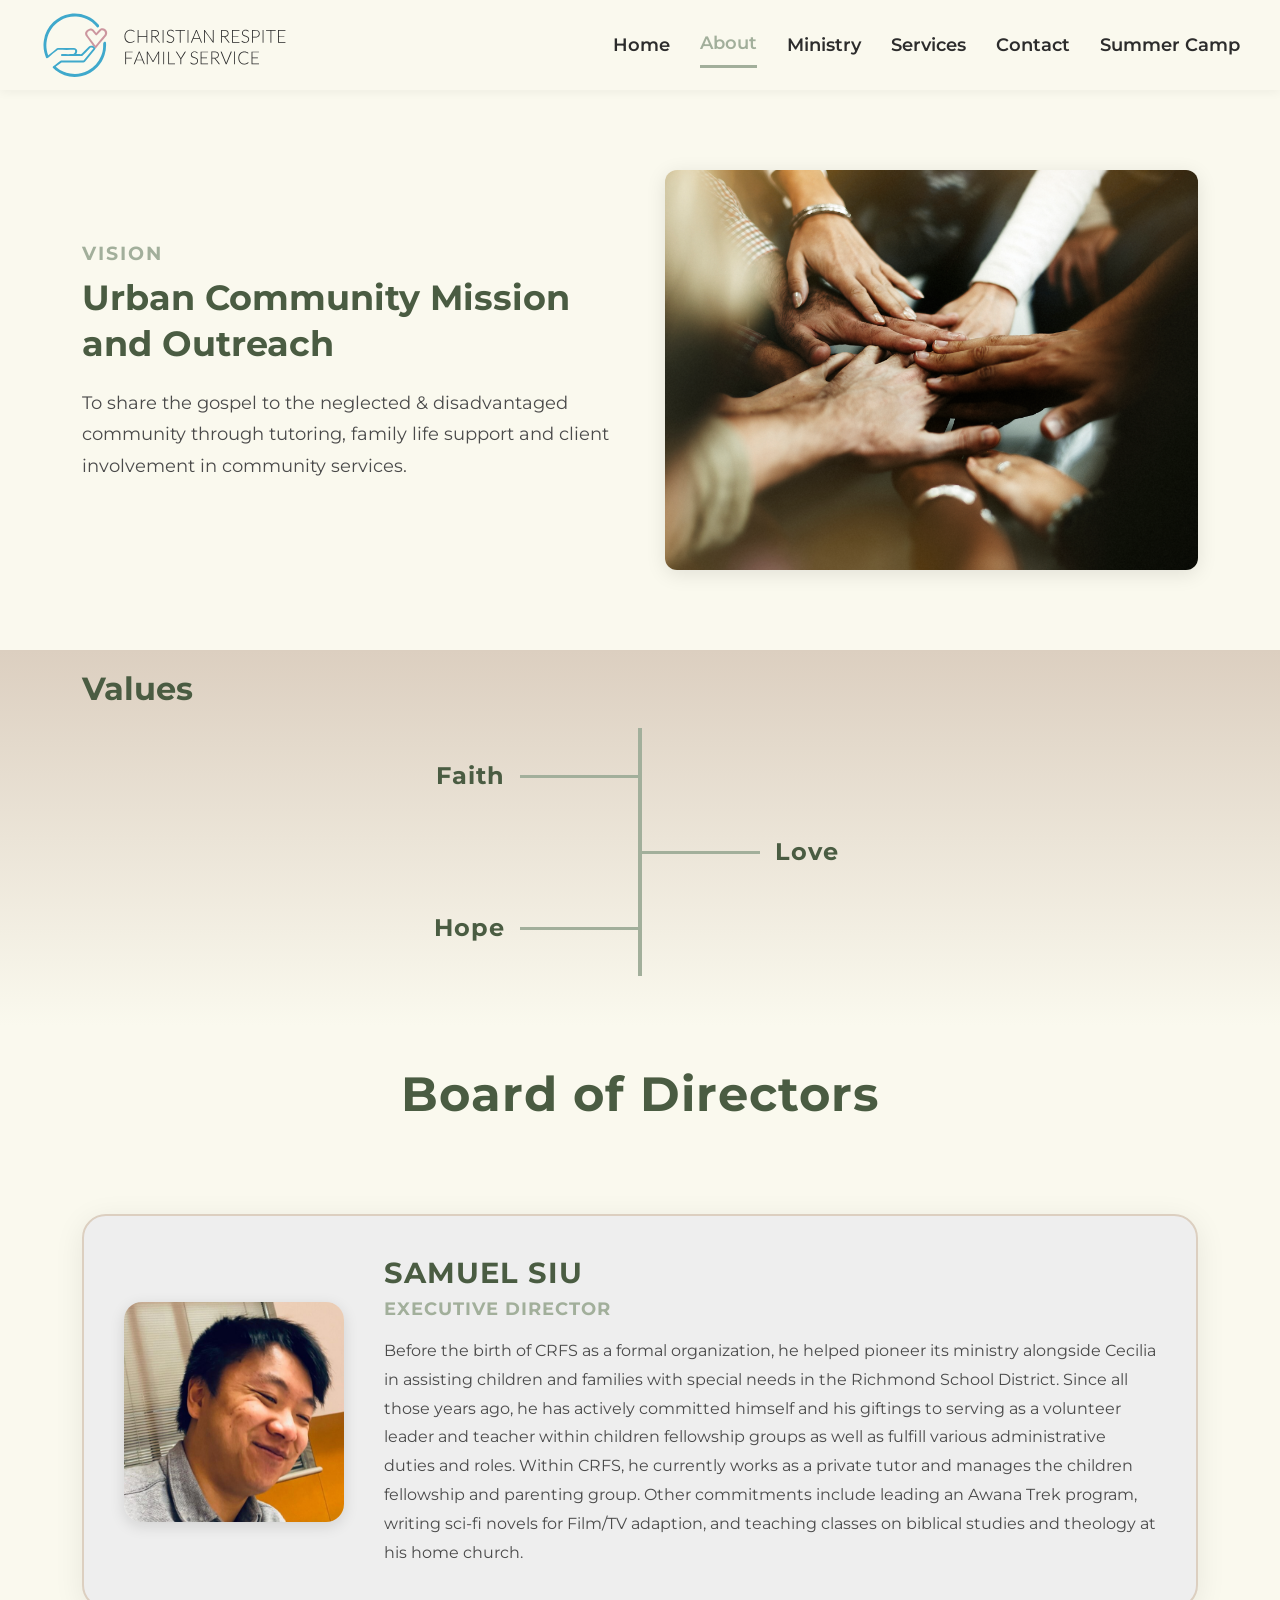
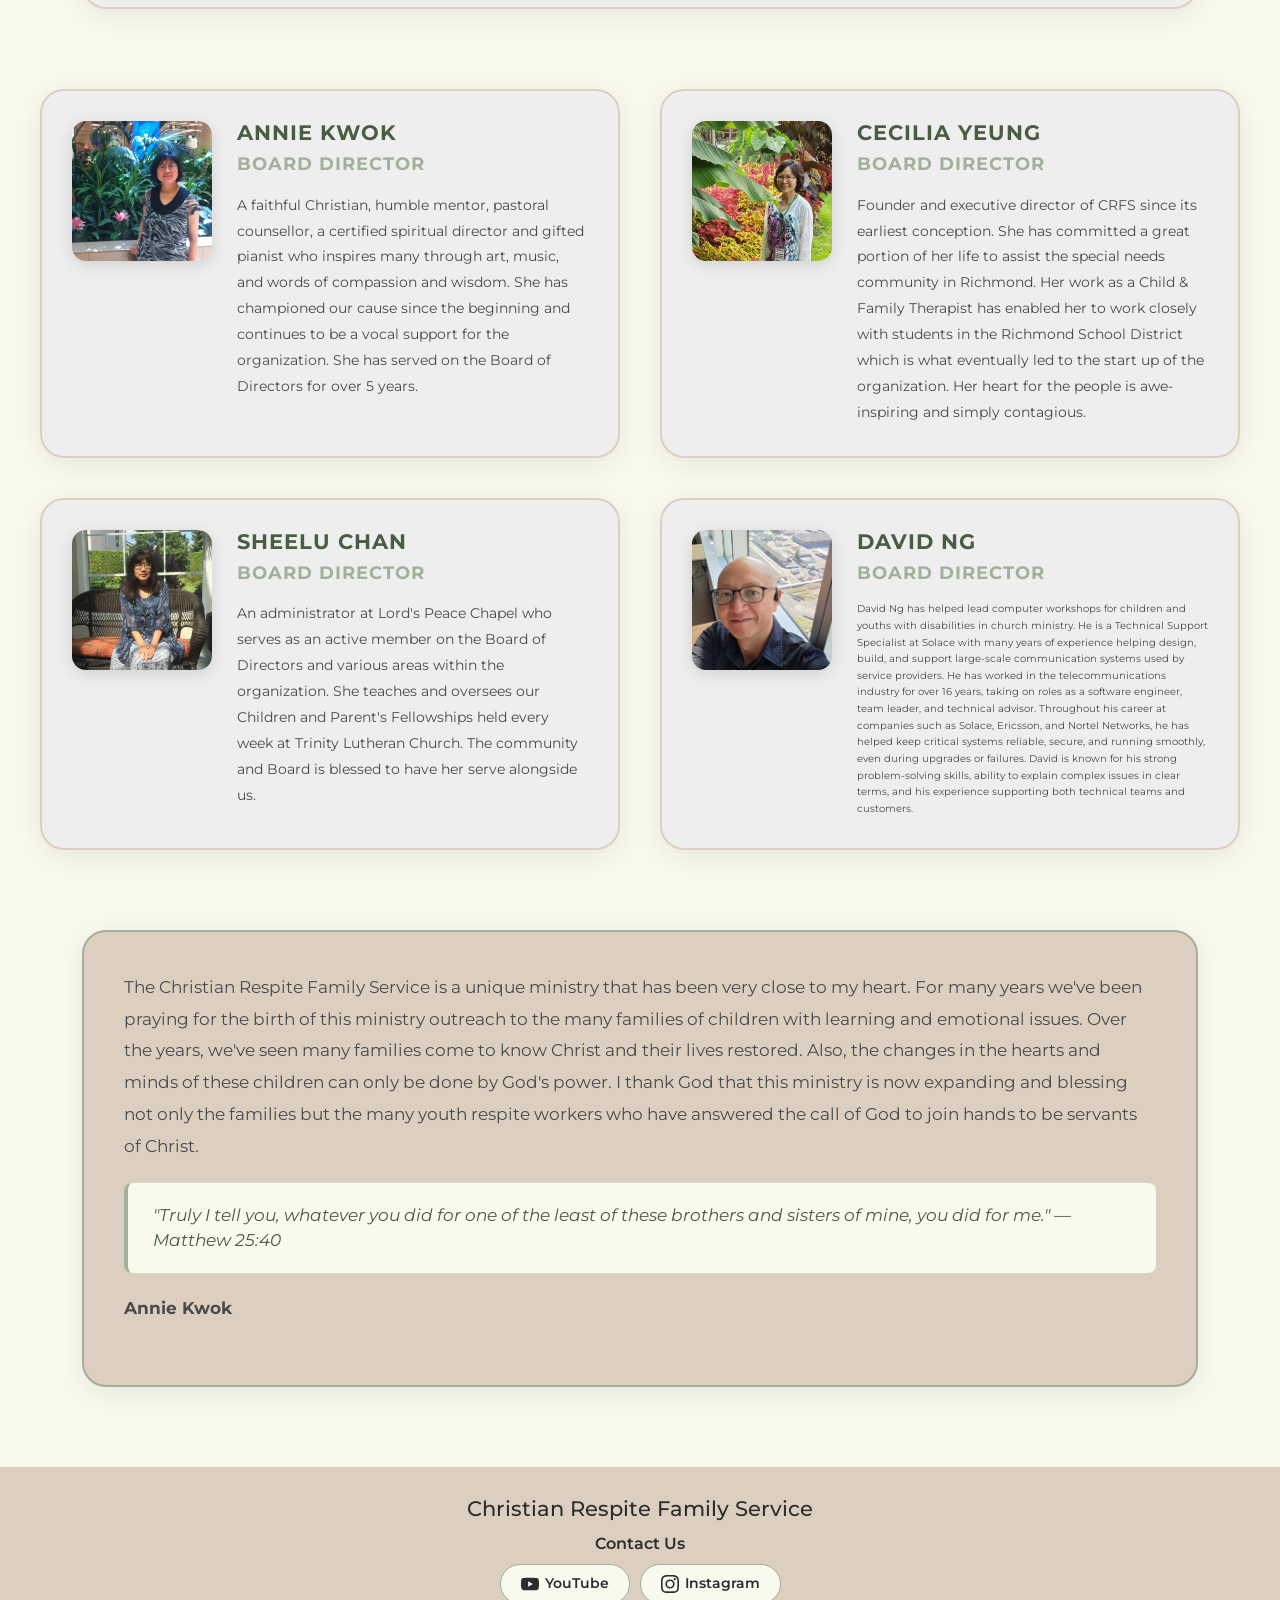
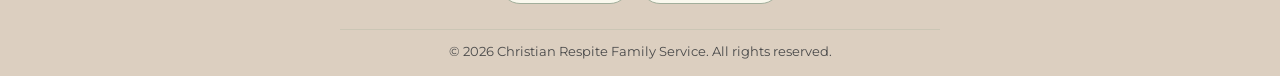
==== commit 4988cb34: "new font, fixed footer and carousel dots, added david" ====
--- a/html/about.html
+++ b/html/about.html
@@ -7,8 +7,8 @@
     <title>About - Christian Respite Family Service</title>
 
     <link href="https://cdn.jsdelivr.net/npm/bootstrap@5.3.2/dist/css/bootstrap.min.css" rel="stylesheet">
-    <link href="../css/style.css" rel="stylesheet">
-    <link rel="icon" type="image/png" href="favicon.png">
+    <link href="../css/style.css?v=5" rel="stylesheet">
+    <link rel="icon" type="image/svg+xml" href="../images/favicon.svg">
 </head>
 
 <body>
@@ -137,7 +137,16 @@
                     </div>
                 </div>
 
-                <div class="director-card"></div>
+                <div class="director-card">
+                    <div class="director-headshot">
+                        <img src="../images/david-headshot.jpeg" alt="David Ng">
+                    </div>
+                    <div class="director-info">
+                        <h3 class="director-name">DAVID NG</h3>
+                        <p class="director-role">Board Director</p>
+                        <p class="director-bio small">David Ng has helped lead computer workshops for children and youths with disabilities in church ministry. He is a Technical Support Specialist at Solace with many years of experience helping design, build, and support large-scale communication systems used by service providers. He has worked in the telecommunications industry for over 16 years, taking on roles as a software engineer, team leader, and technical advisor. Throughout his career at companies such as Solace, Ericsson, and Nortel Networks, he has helped keep critical systems reliable, secure, and running smoothly, even during upgrades or failures. David is known for his strong problem-solving skills, ability to explain complex issues in clear terms, and his experience supporting both technical teams and customers.</p>
+                    </div>
+                </div>
             </div>
         </section>
 
@@ -158,23 +167,22 @@
         <div class="container">
             <div class="footer-content">
                 <h3>Christian Respite Family Service</h3>
-                <p>Sharing the love of Jesus Christ through service, support, and community outreach since 2010.</p>
 
                 <div class="contact-section">
-                    <span class="contact-label">📬 Contact Us</span>
+                    <span class="contact-label">Contact Us</span>
                     <div class="btn-group">
                         <a href="https://www.youtube.com/@crfsweb8775" class="social-btn youtube" target="_blank">
-                            <span class="icon">▶️</span> YouTube
+                            <svg class="icon" xmlns="http://www.w3.org/2000/svg" viewBox="0 0 24 24" width="18" height="18" fill="currentColor" aria-label="YouTube"><path d="M23.498 6.186a3.016 3.016 0 0 0-2.122-2.136C19.505 3.545 12 3.545 12 3.545s-7.505 0-9.377.505A3.017 3.017 0 0 0 .502 6.186C0 8.07 0 12 0 12s0 3.93.502 5.814a3.016 3.016 0 0 0 2.122 2.136c1.871.505 9.376.505 9.376.505s7.505 0 9.377-.505a3.015 3.015 0 0 0 2.122-2.136C24 15.93 24 12 24 12s0-3.93-.502-5.814zM9.545 15.568V8.432L15.818 12l-6.273 3.568z"/></svg> YouTube
                         </a>
                         <a href="https://www.instagram.com/happycrfs/?igsh=cTJuMXF1b21uMXVv#" class="social-btn instagram" target="_blank">
-                            <span class="icon">📸</span> Instagram
+                            <svg class="icon" xmlns="http://www.w3.org/2000/svg" viewBox="0 0 24 24" width="18" height="18" fill="currentColor" aria-label="Instagram"><path d="M12 2.163c3.204 0 3.584.012 4.85.07 3.252.148 4.771 1.691 4.919 4.919.058 1.265.069 1.645.069 4.849 0 3.205-.012 3.584-.069 4.849-.149 3.225-1.664 4.771-4.919 4.919-1.266.058-1.644.07-4.85.07-3.204 0-3.584-.012-4.849-.07-3.26-.149-4.771-1.699-4.919-4.92-.058-1.265-.07-1.644-.07-4.849 0-3.204.013-3.583.07-4.849.149-3.227 1.664-4.771 4.919-4.919 1.266-.057 1.645-.069 4.849-.069zM12 0C8.741 0 8.333.014 7.053.072 2.695.272.273 2.69.073 7.052.014 8.333 0 8.741 0 12c0 3.259.014 3.668.072 4.948.2 4.358 2.618 6.78 6.98 6.98C8.333 23.986 8.741 24 12 24c3.259 0 3.668-.014 4.948-.072 4.354-.2 6.782-2.618 6.979-6.98.059-1.28.073-1.689.073-4.948 0-3.259-.014-3.667-.072-4.947-.196-4.354-2.617-6.78-6.979-6.98C15.668.014 15.259 0 12 0zm0 5.838a6.162 6.162 0 1 0 0 12.324 6.162 6.162 0 0 0 0-12.324zM12 16a4 4 0 1 1 0-8 4 4 0 0 1 0 8zm6.406-11.845a1.44 1.44 0 1 0 0 2.881 1.44 1.44 0 0 0 0-2.881z"/></svg> Instagram
                         </a>
                     </div>
                 </div>
             </div>
 
             <div class="footer-bottom">
-                <p>&copy; 2024 Christian Respite Family Service. All rights reserved.</p>
+                <p>&copy; 2026 Christian Respite Family Service. All rights reserved.</p>
             </div>
         </div>
     </footer>
--- a/css/style.css
+++ b/css/style.css
@@ -1,3 +1,5 @@
+@import url('https://fonts.googleapis.com/css2?family=Montserrat:wght@400;500;600;700;800&display=swap');
+
 /* ===== RESET & BASE ===== */
 * {
     margin: 0;
@@ -6,7 +8,7 @@
 }
 
 body {
-    font-family: Verdana, sans-serif;
+    font-family: 'Montserrat', sans-serif;
     background-color: #FAF9EE;
     padding-top: 90px;
 }
@@ -100,13 +102,21 @@
 
 /* ===== ROW 2 - CAROUSEL ===== */
 #myCarousel {
-    margin-bottom: 4rem;
+    margin-bottom: 0;
     margin-top: 0;
 }
 
 .carousel-item {
     height: 32rem;
     background-color: #DCCFC0;
+}
+
+.carousel-item::before {
+    content: '';
+    position: absolute;
+    inset: 0;
+    background: rgba(0, 0, 0, 0.4);
+    z-index: 1;
 }
 
 .carousel-img {
@@ -124,7 +134,7 @@
 }
 
 .carousel-caption h1 {
-    font-family: Verdana, sans-serif;
+    font-family: 'Montserrat', sans-serif;
     font-size: 3rem;
     font-weight: bold;
     margin-bottom: 1rem;
@@ -162,18 +172,33 @@
     bottom: 20px;
 }
 
-.carousel-indicators button {
+.carousel-indicators [data-bs-target] {
+    box-sizing: border-box;
+    flex: 0 0 auto;
     width: 12px;
     height: 12px;
     border-radius: 50%;
-    margin: 0 6px;
-    background-color: rgba(255, 255, 255, 0.5);
-    border: 2px solid transparent;
-}
-
-.carousel-indicators button.active {
-    background-color: #A2AF9B;
-    border-color: #FAF9EE;
+    margin: 0 8px;
+    padding: 0;
+    background-color: transparent;
+    background-clip: padding-box;
+    border: 2px solid rgba(255, 255, 255, 0.85);
+    border-top: 2px solid rgba(255, 255, 255, 0.85);
+    border-bottom: 2px solid rgba(255, 255, 255, 0.85);
+    box-shadow: none;
+    text-indent: -9999px;
+    opacity: 1;
+    transition: background-color 0.3s ease, border-color 0.3s ease, transform 0.3s ease;
+}
+
+.carousel-indicators [data-bs-target]:hover {
+    border-color: #fff;
+    transform: scale(1.1);
+}
+
+.carousel-indicators [data-bs-target].active {
+    background-color: #fff;
+    border-color: #fff;
 }
 
 /* ===== ROW 3 - SERVICES SECTION ===== */
@@ -698,6 +723,11 @@
     font-size: 0.9rem;
 }
 
+.director-card .director-bio.small {
+    font-size: 0.65rem;
+    line-height: 1.6;
+}
+
 /* ===== TESTIMONIAL ===== */
 .testimonial-section {
     padding: 0 0 80px;
@@ -814,6 +844,1085 @@
     margin: 0;
 }
 
+/* ===== MINISTRY - INTRO PANEL ===== */
+.ministry-panel {
+    position: relative;
+    width: 100%;
+    min-height: 500px;
+    padding: 80px 0;
+    display: flex;
+    align-items: flex-end;
+    background-color: #EEEEEE;
+    background-image: url('../images/group_reading.jpg');
+    background-size: cover;
+    background-position: center;
+    background-repeat: no-repeat;
+    text-align: left;
+}
+
+.ministry-panel::before {
+    content: '';
+    position: absolute;
+    inset: 0;
+    background: rgba(250, 249, 238, 0.75);
+    z-index: 0;
+}
+
+.ministry-panel .container {
+    position: relative;
+    width: 100%;
+    z-index: 1;
+}
+
+.ministry-panel h2 {
+    font-size: 3rem;
+    color: #4a5c42;
+    font-weight: bold;
+    margin-bottom: 40px;
+}
+
+.ministry-panel p {
+    max-width: 1000px;
+    margin: 0 auto 0 0;
+    font-size: 1.05rem;
+    color: #4a4a4a;
+    line-height: 1.9;
+}
+
+.ministry-panel p + p {
+    margin-top: 15px;
+}
+
+/* ===== SUMMER CAMP - HERO PANEL ===== */
+.camp-panel {
+    position: relative;
+    width: 100%;
+    min-height: 500px;
+    padding: 80px 0;
+    display: flex;
+    align-items: center;
+    justify-content: center;
+    background-color: #EEEEEE;
+    background-image: url('../images/camp.jpg');
+    background-size: cover;
+    background-position: center bottom;
+    background-repeat: no-repeat;
+    text-align: center;
+}
+
+.camp-panel::before {
+    content: '';
+    position: absolute;
+    inset: 0;
+    background: rgba(250, 249, 238, 0.75);
+    z-index: 0;
+}
+
+.camp-panel .container {
+    position: relative;
+    width: 100%;
+    z-index: 1;
+}
+
+.camp-panel h1 {
+    font-size: clamp(2.5rem, 6vw, 4rem);
+    color: #4a5c42;
+    font-weight: bold;
+    letter-spacing: 1px;
+}
+
+/* ===== SUMMER CAMP - DETAILS PANEL ===== */
+.camp-info {
+    width: 100%;
+    padding: 80px 0;
+    background: #FAF9EE;
+}
+
+.camp-info .split {
+    display: grid;
+    grid-template-columns: 1fr 1fr;
+    gap: 50px;
+    align-items: center;
+}
+
+.camp-info .split-image img {
+    width: 100%;
+    aspect-ratio: 4 / 3;
+    object-fit: cover;
+    border-radius: 12px;
+    box-shadow: 0 4px 20px rgba(0, 0, 0, 0.1);
+    display: block;
+}
+
+.camp-info ul {
+    list-style: none;
+    padding: 0;
+    margin: 0;
+}
+
+.camp-info ul li {
+    position: relative;
+    padding: 14px 0 14px 34px;
+    font-size: 1.05rem;
+    color: #4a4a4a;
+    line-height: 1.7;
+    border-bottom: 1px solid #DCCFC0;
+}
+
+.camp-info ul li::before {
+    content: '✦';
+    position: absolute;
+    left: 0;
+    top: 14px;
+    color: #A2AF9B;
+    font-size: 1.1rem;
+}
+
+.camp-info ul li:last-child {
+    border-bottom: none;
+}
+
+/* ===== SUMMER CAMP - GALLERY ===== */
+.gallery-panel {
+    padding: 0 0 80px;
+}
+
+.gallery-layout {
+    display: flex;
+    gap: 30px;
+    align-items: flex-start;
+}
+
+.gallery-tabs {
+    display: flex;
+    flex-direction: column;
+    gap: 10px;
+    flex-shrink: 0;
+    padding-top: 4px;
+}
+
+.gallery-tab {
+    background: #EEEEEE;
+    color: #4a4a4a;
+    border: 2px solid #DCCFC0;
+    border-radius: 12px;
+    padding: 10px 24px;
+    font-weight: 600;
+    font-size: 1.1rem;
+    cursor: pointer;
+    transition: 0.3s;
+    font-family: inherit;
+}
+
+.gallery-tab.active {
+    background: #A2AF9B;
+    color: #FAF9EE;
+    border-color: #A2AF9B;
+}
+
+.gallery-tab:disabled {
+    opacity: 0.5;
+    cursor: not-allowed;
+}
+
+.gallery-stage {
+    flex: 1;
+    min-width: 0;
+    position: relative;
+}
+
+.gallery-viewport {
+    position: relative;
+}
+
+.gallery-pane {
+    display: none;
+}
+
+.gallery-pane.active {
+    display: block;
+    position: relative;
+}
+
+.gallery-grid {
+    display: grid;
+    grid-template-columns: repeat(4, 1fr);
+    gap: 20px;
+}
+
+.gallery-grid.anim-next {
+    animation: gallerySlideNext 0.35s ease;
+}
+
+.gallery-grid.anim-prev {
+    animation: gallerySlidePrev 0.35s ease;
+}
+
+@keyframes gallerySlideNext {
+    from {
+        transform: translateX(60px);
+        opacity: 0;
+    }
+    to {
+        transform: translateX(0);
+        opacity: 1;
+    }
+}
+
+@keyframes gallerySlidePrev {
+    from {
+        transform: translateX(-60px);
+        opacity: 0;
+    }
+    to {
+        transform: translateX(0);
+        opacity: 1;
+    }
+}
+
+.gallery-item {
+    position: relative;
+    width: 100%;
+    aspect-ratio: 4 / 3;
+    margin: 0;
+    cursor: zoom-in;
+    border-radius: 12px;
+    overflow: hidden;
+    background: #EEEEEE;
+    box-shadow: 0 2px 10px rgba(0, 0, 0, 0.08);
+}
+
+.gallery-item.gallery-empty {
+    visibility: hidden;
+    pointer-events: none;
+}
+
+.gallery-item img {
+    width: 100%;
+    height: 100%;
+    object-fit: cover;
+    display: block;
+    transition: transform 0.3s ease;
+}
+
+.gallery-item:hover img {
+    transform: scale(1.05);
+}
+
+.gallery-item video {
+    width: 100%;
+    height: 100%;
+    object-fit: cover;
+    display: block;
+}
+
+.gallery-item .gallery-play {
+    position: absolute;
+    inset: 0;
+    display: flex;
+    align-items: center;
+    justify-content: center;
+    background: rgba(0, 0, 0, 0.35);
+    color: #FAF9EE;
+    font-size: 3rem;
+    transition: background 0.3s ease;
+    pointer-events: none;
+}
+
+.gallery-item:hover .gallery-play {
+    background: rgba(0, 0, 0, 0.45);
+}
+
+.gallery-nav {
+    display: flex;
+    justify-content: center;
+    align-items: center;
+    margin-top: 20px;
+}
+
+.gallery-nav-btn {
+    position: absolute;
+    top: 50%;
+    transform: translateY(-50%);
+    z-index: 5;
+    background: #A2AF9B;
+    color: #FAF9EE;
+    border: none;
+    border-radius: 50%;
+    width: 48px;
+    height: 48px;
+    font-size: 1.4rem;
+    line-height: 1;
+    padding: 0;
+    cursor: pointer;
+    transition: 0.3s;
+    display: flex;
+    align-items: center;
+    justify-content: center;
+}
+
+.gallery-nav-btn svg {
+    display: block;
+}
+
+.gallery-nav-btn.prev {
+    left: 4px;
+}
+
+.gallery-nav-btn.next {
+    right: 4px;
+}
+
+.gallery-nav-btn:hover:not(:disabled) {
+    background: #8a9a82;
+}
+
+.gallery-nav-btn:disabled {
+    opacity: 0.4;
+    cursor: not-allowed;
+}
+
+.gallery-page-info {
+    font-size: 1rem;
+    color: #4a4a4a;
+    font-weight: 600;
+}
+
+.gallery-modal .modal-content {
+    position: relative;
+    background: transparent;
+    border: none;
+}
+
+.gallery-modal .gallery-close {
+    position: absolute;
+    top: -10px;
+    right: -10px;
+    z-index: 10;
+    width: 36px;
+    height: 36px;
+    display: flex;
+    align-items: center;
+    justify-content: center;
+    background: rgba(0, 0, 0, 0.6);
+    color: #FAF9EE;
+    border: none;
+    border-radius: 50%;
+    font-size: 1.4rem;
+    line-height: 1;
+    cursor: pointer;
+    transition: background 0.3s ease;
+}
+
+.gallery-modal .gallery-close:hover {
+    background: rgba(0, 0, 0, 0.85);
+}
+
+.gallery-modal .modal-dialog {
+    max-width: 95vw;
+    margin: 1.75rem auto;
+}
+
+.gallery-lightbox-img {
+    max-width: 100%;
+    max-height: 85vh;
+    width: auto;
+    height: auto;
+    margin: 0 auto;
+    border-radius: 8px;
+    display: block;
+}
+
+.gallery-lightbox-video {
+    max-width: 100%;
+    max-height: 85vh;
+    width: auto;
+    height: auto;
+    margin: 0 auto;
+    border-radius: 8px;
+    display: block;
+}
+
+.gallery-caption {
+    text-align: center;
+    color: #FAF9EE;
+    margin-top: 10px;
+    margin-bottom: 0;
+    font-size: 1rem;
+}
+
+/* ===== MINISTRY - PROGRAM SPOTLIGHT ===== */
+.ministry-spotlight {
+    width: 100%;
+    padding: 80px 0;
+    background: #FAF9EE;
+}
+
+.ministry-spotlight .split {
+    display: grid;
+    grid-template-columns: 1fr 1fr;
+    gap: 50px;
+    align-items: center;
+}
+
+.ministry-spotlight .split-image img {
+    width: 100%;
+    aspect-ratio: 4 / 3;
+    object-fit: cover;
+    border-radius: 12px;
+    box-shadow: 0 4px 20px rgba(0, 0, 0, 0.1);
+    display: block;
+}
+
+.ministry-spotlight .split-content {
+    display: flex;
+    flex-direction: column;
+    justify-content: center;
+}
+
+.ministry-spotlight.reversed .split-image {
+    order: 2;
+}
+
+.ministry-spotlight + .ministry-spotlight {
+    padding-top: 0;
+}
+
+.ministry-spotlight h2 {
+    font-size: 2rem;
+    color: #4a5c42;
+    font-weight: bold;
+    margin-bottom: 15px;
+}
+
+.ministry-spotlight p {
+    font-size: 1rem;
+    color: #4a4a4a;
+    line-height: 1.8;
+    margin-bottom: 15px;
+}
+
+.ministry-spotlight .ministry-info {
+    margin-bottom: 5px;
+    font-size: 0.95rem;
+    color: #4a4a4a;
+}
+
+.ministry-spotlight .ministry-info strong {
+    color: #4a5c42;
+}
+
+.ministry-spotlight .ministry-btn {
+    display: inline-flex;
+    align-items: center;
+    gap: 10px;
+    align-self: flex-start;
+    background-color: #A2AF9B;
+    color: #FAF9EE;
+    border: none;
+    border-radius: 50px;
+    padding: 14px 28px;
+    text-decoration: none;
+    font-weight: 600;
+    font-size: 1rem;
+    transition: all 0.3s ease;
+    margin-top: 20px;
+}
+
+.ministry-spotlight .ministry-btn:hover {
+    background-color: #8a9a82;
+    color: #FAF9EE;
+    transform: translateY(-2px);
+    box-shadow: 0 8px 30px rgba(162, 175, 155, 0.4);
+}
+
+/* ===== SERVICES PAGE ===== */
+.services-page {
+    padding: 0 0 80px;
+    background-color: #FAF9EE;
+}
+
+/* ===== HERO IMAGE ===== */
+.services-hero-full {
+    position: relative;
+    width: 100%;
+    height: 450px;
+    overflow: hidden;
+    margin-bottom: 50px;
+}
+
+.services-hero-full::before {
+    content: '';
+    position: absolute;
+    inset: 0;
+    background: rgba(0, 0, 0, 0.4);
+    z-index: 1;
+}
+
+.services-hero-full-img {
+    width: 100%;
+    height: 100%;
+    object-fit: cover;
+    object-position: center;
+    display: block;
+}
+
+.services-hero-full-overlay {
+    position: absolute;
+    bottom: 0;
+    left: 0;
+    right: 0;
+    padding: 60px 0 40px;
+    z-index: 2;
+    background: linear-gradient(0deg, rgba(0, 0, 0, 0.7) 0%, rgba(0, 0, 0, 0) 100%);
+    color: #FAF9EE;
+}
+
+.services-hero-full-overlay h1 {
+    font-size: 3.5rem;
+    font-weight: bold;
+    margin-bottom: 15px;
+    text-shadow: 0 2px 10px rgba(0, 0, 0, 0.5);
+}
+
+.services-hero-full-overlay p {
+    font-size: 1.1rem;
+    line-height: 1.7;
+    max-width: 700px;
+    text-shadow: 0 2px 8px rgba(0, 0, 0, 0.5);
+}
+
+/* ===== CATEGORY BUTTONS ===== */
+.services-categories {
+    display: flex;
+    justify-content: center;
+    gap: 15px;
+    flex-wrap: wrap;
+    margin-bottom: 40px;
+}
+
+.category-btn {
+    background: #EEEEEE;
+    color: #4a5c42;
+    border: 2px solid transparent;
+    padding: 14px 35px;
+    border-radius: 50px;
+    font-weight: 600;
+    font-size: 1rem;
+    cursor: pointer;
+    transition: all 0.3s ease;
+    font-family: 'Montserrat', sans-serif;
+}
+
+.category-btn:hover {
+    background: #FAF9EE;
+    border-color: #A2AF9B;
+    transform: translateY(-2px);
+}
+
+.category-btn.active {
+    background: #A2AF9B;
+    color: #FAF9EE;
+    border-color: #A2AF9B;
+    box-shadow: 0 4px 15px rgba(162, 175, 155, 0.4);
+}
+
+/* ===== CONTENT DISPLAY ===== */
+.services-content-display {
+    max-width: 100%;
+    margin: 0 auto;
+}
+
+.service-content-box {
+    background: #EEEEEE;
+    padding: 50px 60px;
+    border-radius: 16px;
+    border-left: 6px solid #A2AF9B;
+    min-height: 350px;
+    transition: opacity 0.3s ease;
+    width: 100%;
+}
+
+.service-content-box h2 {
+    font-size: 2.2rem;
+    color: #4a5c42;
+    font-weight: bold;
+    margin-bottom: 25px;
+}
+
+.service-content-box p {
+    font-size: 1.1rem;
+    color: #4a4a4a;
+    line-height: 1.9;
+    margin-bottom: 18px;
+}
+
+.service-content-box ul {
+    list-style: none;
+    padding: 0;
+    margin: 20px 0;
+}
+
+.service-content-box ul li {
+    padding: 12px 0 12px 35px;
+    position: relative;
+    font-size: 1.05rem;
+    color: #3d3d3d;
+    line-height: 1.7;
+    border-bottom: 1px solid rgba(162, 175, 155, 0.15);
+}
+
+.service-content-box ul li:last-child {
+    border-bottom: none;
+}
+
+.service-content-box ul li::before {
+    content: '•';
+    position: absolute;
+    left: 0;
+    color: #A2AF9B;
+    font-size: 1.5rem;
+}
+
+/* ===== CONTACT PAGE ===== */
+.contact-page {
+    padding: 60px 0 80px;
+    background: linear-gradient(180deg, #FAF9EE 0%, #C5D0BD 100%);
+}
+
+.contact-header {
+    text-align: center;
+    max-width: 700px;
+    margin: 0 auto 50px;
+}
+
+.contact-header h1 {
+    font-size: 3rem;
+    color: #4a5c42;
+    font-weight: bold;
+    margin-bottom: 15px;
+}
+
+.contact-header p {
+    font-size: 1.05rem;
+    color: #4a4a4a;
+    line-height: 1.8;
+}
+
+/* ===== CONTACT GRID ===== */
+.contact-grid {
+    display: grid;
+    grid-template-columns: 1fr 1.2fr;
+    gap: 50px;
+    max-width: 1200px;
+    margin: 0 auto;
+}
+
+/* ===== LEFT - CONTACT INFO ===== */
+.contact-info {
+    display: flex;
+    flex-direction: column;
+    gap: 15px;
+}
+
+.info-card {
+    background: #EEEEEE;
+    padding: 20px 25px;
+    border-radius: 12px;
+    border-left: 4px solid #A2AF9B;
+    transition: all 0.3s ease;
+}
+
+.info-card:hover {
+    transform: translateX(6px);
+    background: #FAF9EE;
+    border-left: 4px solid #DCCFC0;
+    box-shadow: 0 4px 15px rgba(0, 0, 0, 0.06);
+}
+
+.info-item {
+    display: flex;
+    align-items: center;
+    gap: 18px;
+}
+
+.info-icon {
+    font-size: 1.8rem;
+    flex-shrink: 0;
+    width: 45px;
+    text-align: center;
+}
+
+.info-item h4 {
+    font-size: 0.9rem;
+    color: #A2AF9B;
+    font-weight: 600;
+    text-transform: uppercase;
+    letter-spacing: 1px;
+    margin: 0 0 3px 0;
+}
+
+.info-item p {
+    font-size: 1rem;
+    color: #3d3d3d;
+    margin: 0;
+    line-height: 1.5;
+}
+
+/* ===== RIGHT - CONTACT FORM ===== */
+.contact-form {
+    background: #EEEEEE;
+    padding: 40px 45px;
+    border-radius: 16px;
+    border-left: 6px solid #A2AF9B;
+}
+
+.contact-form h2 {
+    font-size: 1.8rem;
+    color: #4a5c42;
+    font-weight: bold;
+    margin-bottom: 25px;
+}
+
+.form-group {
+    margin-bottom: 20px;
+}
+
+.form-group label {
+    display: block;
+    font-size: 0.9rem;
+    font-weight: 600;
+    color: #4a5c42;
+    margin-bottom: 6px;
+}
+
+.form-group input,
+.form-group select,
+.form-group textarea {
+    width: 100%;
+    padding: 12px 16px;
+    border: 2px solid #DCCFC0;
+    border-radius: 10px;
+    font-size: 1rem;
+    font-family: 'Montserrat', sans-serif;
+    background: #FAF9EE;
+    color: #2c2c2c;
+    transition: all 0.3s ease;
+}
+
+.form-group input:focus,
+.form-group select:focus,
+.form-group textarea:focus {
+    border-color: #A2AF9B;
+    outline: none;
+    box-shadow: 0 0 0 4px rgba(162, 175, 155, 0.15);
+}
+
+.form-group textarea {
+    resize: vertical;
+    min-height: 120px;
+}
+
+.required {
+    color: #e74c3c;
+    margin-left: 2px;
+}
+
+.contact-submit-btn {
+    display: inline-flex;
+    align-items: center;
+    gap: 12px;
+    background-color: #A2AF9B;
+    color: #FAF9EE;
+    border: none;
+    border-radius: 50px;
+    padding: 16px 40px;
+    font-size: 1.05rem;
+    font-weight: 600;
+    cursor: pointer;
+    transition: all 0.3s ease;
+    font-family: 'Montserrat', sans-serif;
+    margin-top: 5px;
+}
+
+.contact-submit-btn:hover {
+    background-color: #8a9a82;
+    color: #FAF9EE;
+    transform: translateY(-3px);
+    box-shadow: 0 8px 30px rgba(162, 175, 155, 0.4);
+}
+
+.contact-submit-btn i {
+    transition: transform 0.3s ease;
+}
+
+.contact-submit-btn:hover i {
+    transform: translateX(4px);
+}
+
+.contact-tag {
+    display: inline-block;
+    font-size: 0.85rem;
+    font-weight: 600;
+    color: #A2AF9B;
+    text-transform: uppercase;
+    letter-spacing: 3px;
+    margin-bottom: 12px;
+    background: rgba(162, 175, 155, 0.12);
+    padding: 6px 20px;
+    border-radius: 20px;
+}
+
+/* ===== DONATION SECTION ===== */
+.donation-section {
+    margin-top: 60px;
+    padding: 50px 40px;
+    background: #EEEEEE;
+    border-radius: 16px;
+    border-left: 6px solid #A2AF9B;
+    text-align: center;
+}
+
+.donation-section h2 {
+    font-size: 2rem;
+    color: #4a5c42;
+    font-weight: bold;
+    margin-bottom: 15px;
+}
+
+.donation-section > p {
+    font-size: 1.05rem;
+    color: #4a4a4a;
+    line-height: 1.8;
+    max-width: 800px;
+    margin: 0 auto 30px;
+}
+
+/* ===== DONATION METHODS ===== */
+.donation-methods {
+    display: grid;
+    grid-template-columns: repeat(4, 1fr);
+    gap: 25px;
+    max-width: 1000px;
+    margin: 0 auto;
+}
+
+.donation-method {
+    background: #FAF9EE;
+    padding: 30px 20px 25px;
+    border-radius: 12px;
+    border: 2px solid #DCCFC0;
+    transition: all 0.3s ease;
+    display: flex;
+    flex-direction: column;
+    align-items: center;
+    justify-content: space-between;
+}
+
+.donation-method:hover {
+    transform: translateY(-6px);
+    border-color: #A2AF9B;
+    box-shadow: 0 8px 25px rgba(0, 0, 0, 0.08);
+}
+
+.donation-icon {
+    font-size: 2.5rem;
+    margin-bottom: 12px;
+    display: block;
+}
+
+.donation-method h4 {
+    font-size: 1.1rem;
+    color: #4a5c42;
+    font-weight: bold;
+    margin-bottom: 8px;
+}
+
+.donation-method p {
+    font-size: 0.9rem;
+    color: #6a6a6a;
+    margin-bottom: 15px;
+    line-height: 1.6;
+    flex-grow: 1;
+}
+
+.donation-method p strong {
+    color: #4a5c42;
+}
+
+.donation-method p small {
+    font-size: 0.8rem;
+    color: #A2AF9B;
+}
+
+/* ===== DONATE BUTTONS ===== */
+.donation-method .donate-btn {
+    display: inline-block;
+    background-color: #A2AF9B;
+    color: #FAF9EE;
+    padding: 10px 25px;
+    border-radius: 50px;
+    text-decoration: none;
+    font-weight: 600;
+    font-size: 0.9rem;
+    transition: all 0.3s ease;
+    border: none;
+    cursor: pointer;
+    font-family: 'Montserrat', sans-serif;
+    margin-top: auto;
+    width: 100%;
+    max-width: 160px;
+    text-align: center;
+}
+
+.donation-method .donate-btn:hover {
+    background-color: #8a9a82;
+    color: #FAF9EE;
+    transform: translateY(-2px);
+    box-shadow: 0 4px 15px rgba(162, 175, 155, 0.4);
+}
+
+/* ===== THANK YOU MESSAGE ===== */
+.donation-thankyou {
+    margin-top: 35px;
+    padding: 25px 30px;
+    background: rgba(162, 175, 155, 0.15);
+    border-radius: 12px;
+    border: 2px solid #A2AF9B;
+    display: flex;
+    align-items: center;
+    justify-content: center;
+    gap: 18px;
+    flex-wrap: wrap;
+}
+
+.donation-thankyou p {
+    font-size: 1.05rem;
+    color: #4a5c42;
+    margin: 0;
+    line-height: 1.6;
+    font-weight: 500;
+}
+
+/* ============================================================
+   POPUP MODAL
+   ============================================================ */
+.popup-overlay {
+    position: fixed;
+    top: 0;
+    left: 0;
+    right: 0;
+    bottom: 0;
+    background: rgba(0, 0, 0, 0.6);
+    z-index: 9999;
+    display: none;
+    align-items: center;
+    justify-content: center;
+    padding: 20px;
+    backdrop-filter: blur(4px);
+}
+
+.popup-overlay.active {
+    display: flex;
+}
+
+.popup-content {
+    background: #FAF9EE;
+    max-width: 500px;
+    width: 100%;
+    border-radius: 16px;
+    padding: 40px 35px 35px;
+    position: relative;
+    box-shadow: 0 20px 60px rgba(0, 0, 0, 0.3);
+    border-left: 6px solid #A2AF9B;
+    animation: popupSlideIn 0.3s ease;
+}
+
+.popup-close {
+    position: absolute;
+    top: 15px;
+    right: 20px;
+    font-size: 2rem;
+    background: none;
+    border: none;
+    color: #4a5c42;
+    cursor: pointer;
+    transition: 0.3s ease;
+    line-height: 1;
+}
+
+.popup-close:hover {
+    color: #A2AF9B;
+    transform: rotate(90deg);
+}
+
+.popup-body {
+    text-align: center;
+}
+
+.popup-icon {
+    font-size: 3.5rem;
+    margin-bottom: 10px;
+    display: block;
+}
+
+.popup-body h3 {
+    font-size: 1.6rem;
+    color: #4a5c42;
+    font-weight: bold;
+    margin-bottom: 12px;
+}
+
+.popup-body p {
+    font-size: 1rem;
+    color: #4a4a4a;
+    line-height: 1.7;
+    margin-bottom: 15px;
+}
+
+.popup-address {
+    background: #EEEEEE;
+    padding: 15px 20px;
+    border-radius: 10px;
+    margin: 15px 0;
+    text-align: center;
+}
+
+.popup-address.highlight {
+    background: rgba(162, 175, 155, 0.2);
+    border: 2px solid #A2AF9B;
+}
+
+.popup-address strong {
+    color: #4a5c42;
+}
+
+.popup-address p {
+    margin: 0;
+    color: #3d3d3d;
+}
+
+.popup-btn {
+    background-color: #A2AF9B;
+    color: #FAF9EE;
+    border: none;
+    border-radius: 50px;
+    padding: 12px 35px;
+    font-size: 1rem;
+    font-weight: 600;
+    cursor: pointer;
+    transition: all 0.3s ease;
+    font-family: 'Montserrat', sans-serif;
+    margin-top: 10px;
+}
+
+.popup-btn:hover {
+    background-color: #8a9a82;
+    color: #FAF9EE;
+    transform: translateY(-2px);
+    box-shadow: 0 6px 20px rgba(162, 175, 155, 0.4);
+}
+
 /* ===== ANIMATIONS ===== */
 @keyframes fadeSlideIn {
     from {
@@ -826,6 +1935,17 @@
     }
 }
 
+@keyframes popupSlideIn {
+    from {
+        opacity: 0;
+        transform: scale(0.9) translateY(20px);
+    }
+    to {
+        opacity: 1;
+        transform: scale(1) translateY(0);
+    }
+}
+
 /* ===== RESPONSIVE ===== */
 @media (max-width: 1024px) {
     .nav-right {
@@ -838,19 +1958,144 @@
         grid-template-columns: 1fr;
         gap: 30px;
     }
-
     .vision-image img {
         height: 300px;
+    }
+    .contact-grid {
+        grid-template-columns: 1fr 1fr;
+        gap: 40px;
     }
     .footer-grid {
         grid-template-columns: 1fr 1fr;
         gap: 30px;
     }
+    .services-content {
+        gap: 40px;
+        padding: 0 30px;
+    }
+    .services-text h2 {
+        font-size: 2.3rem;
+    }
+    .services-description {
+        max-width: 100%;
+    }
+    .donation-methods {
+        grid-template-columns: repeat(2, 1fr);
+        gap: 20px;
+    }
 }
 
 @media (max-width: 768px) {
     body {
         padding-top: 70px;
+    }
+    .top-row {
+        height: 70px;
+        padding: 0 15px;
+        flex-wrap: wrap;
+        gap: 10px;
+    }
+    .logo {
+        height: 40px;
+    }
+    .logo img {
+        height: 40px;
+    }
+    .nav-right {
+        flex-wrap: wrap;
+        justify-content: flex-end;
+        gap: 12px;
+        width: 100%;
+    }
+    .nav-right a {
+        font-size: 0.85rem;
+        padding: 4px 6px;
+    }
+    .carousel-item {
+        height: 20rem;
+    }
+    .carousel-img {
+        height: 20rem;
+    }
+    .carousel-caption {
+        padding: 1rem;
+        bottom: 1.5rem;
+    }
+    .carousel-caption h1 {
+        font-size: 1.5rem;
+    }
+    .carousel-caption p {
+        font-size: 0.9rem;
+    }
+    .carousel-btn {
+        padding: 8px 20px;
+        font-size: 0.85rem;
+    }
+    .hero-container {
+        grid-template-columns: repeat(3, 1fr);
+        gap: 15px;
+        padding: 0 15px;
+        margin-bottom: 40px;
+    }
+    .hero-card {
+        padding: 20px 10px;
+        min-height: 180px;
+    }
+    .hero-img {
+        height: 80px;
+        max-width: 100px;
+    }
+    .hero-card h2 {
+        font-size: 1.5rem;
+    }
+    .hero-card p {
+        font-size: 0.8rem;
+    }
+    .services-section {
+        padding: 70px 0;
+    }
+    .services-content {
+        grid-template-columns: 1fr;
+        gap: 40px;
+        padding: 0 20px;
+    }
+    .services-text {
+        order: 1;
+        text-align: left;
+    }
+    .services-text h2 {
+        font-size: 2rem;
+    }
+    .services-description {
+        font-size: 0.95rem;
+        max-width: 100%;
+    }
+    .services-visual {
+        order: 2;
+        flex-direction: row;
+        flex-wrap: wrap;
+    }
+    .visual-card {
+        flex: 1 1 calc(50% - 10px);
+        min-width: 180px;
+        padding: 20px 22px;
+    }
+    .services-btn {
+        padding: 14px 28px 14px 32px;
+        font-size: 0.95rem;
+        width: 100%;
+        justify-content: center;
+    }
+    .services-grid {
+        grid-template-columns: 1fr 1fr;
+        gap: 20px;
+        padding: 0 15px;
+    }
+    .service-card {
+        padding: 25px 20px;
+    }
+    .section-header h2 {
+        font-size: 1.8rem;
     }
     .director-bubble {
         flex-direction: column;
@@ -858,87 +2103,120 @@
         gap: 25px;
         padding: 25px;
     }
-
     .director-headshot img {
         width: 160px;
         height: 160px;
     }
-
     .directors-grid .container {
         grid-template-columns: 1fr;
     }
-    .top-row {
-        height: 70px;
-        padding: 0 15px;
-        flex-wrap: wrap;
-        gap: 10px;
-    }
-    .logo {
-        height: 40px;
-    }
-    .logo img {
-        height: 40px;
-    }
-    .nav-right {
-        flex-wrap: wrap;
-        justify-content: flex-end;
+    .timeline-row {
+        padding: 25px 0;
+    }
+    .timeline-line {
+        width: 80px;
+    }
+    .timeline-row:nth-child(odd) .timeline-value {
+        right: calc(50% + 80px + 12px);
+    }
+    .timeline-row:nth-child(even) .timeline-value {
+        left: calc(50% + 80px + 12px);
+    }
+    .timeline-value {
+        font-size: 1.2rem;
+    }
+    .ministry-spotlight .split {
+        grid-template-columns: 1fr;
+    }
+    .ministry-spotlight .split-image img {
+        aspect-ratio: 4 / 3;
+    }
+    .ministry-spotlight.reversed .split-image {
+        order: 0;
+    }
+    .camp-info .split {
+        grid-template-columns: 1fr;
+    }
+    .gallery-layout {
+        flex-direction: column;
+        gap: 20px;
+    }
+    .gallery-tabs {
+        flex-direction: row;
         gap: 12px;
+    }
+    .gallery-grid {
+        grid-template-columns: repeat(2, 1fr);
+        gap: 12px;
+    }
+    .contact-page {
+        padding: 40px 0 60px;
+    }
+    .contact-header h1 {
+        font-size: 2.2rem;
+    }
+    .contact-grid {
+        grid-template-columns: 1fr;
+        gap: 35px;
+    }
+    .contact-form {
+        padding: 30px 25px;
+        order: -1;
+    }
+    .contact-form h2 {
+        font-size: 1.5rem;
+    }
+    .contact-submit-btn {
         width: 100%;
-    }
-    .nav-right a {
-        font-size: 0.85rem;
-        padding: 4px 6px;
-    }
-    .carousel-item {
-        height: 20rem;
-    }
-    .carousel-img {
-        height: 20rem;
-    }
-    .carousel-caption {
-        padding: 1rem;
-        bottom: 1.5rem;
-    }
-    .carousel-caption h1 {
+        justify-content: center;
+    }
+    .info-card {
+        padding: 16px 20px;
+    }
+    .info-item {
+        gap: 14px;
+    }
+    .info-icon {
         font-size: 1.5rem;
-    }
-    .carousel-caption p {
+        width: 38px;
+    }
+    .info-item h4 {
+        font-size: 0.8rem;
+    }
+    .info-item p {
         font-size: 0.9rem;
     }
-    .carousel-btn {
-        padding: 8px 20px;
-        font-size: 0.85rem;
-    }
-    .hero-container {
-        grid-template-columns: repeat(3, 1fr);
-        gap: 15px;
-        padding: 0 15px;
-        margin-bottom: 40px;
-    }
-    .hero-card {
-        padding: 20px 10px;
-        min-height: 180px;
-    }
-    .hero-img {
-        height: 80px;
-        max-width: 100px;
-    }
-    .hero-card h2 {
-        font-size: 1.5rem;
-    }
-    .hero-card p {
-        font-size: 0.8rem;
-    }
-    .services-grid {
+    .form-group input,
+    .form-group select,
+    .form-group textarea {
+        padding: 10px 14px;
+        font-size: 0.9rem;
+    }
+    .contact-tag {
+        font-size: 0.75rem;
+        padding: 4px 16px;
+    }
+    .donation-section {
+        padding: 35px 20px;
+        margin-top: 40px;
+    }
+    .donation-section h2 {
+        font-size: 1.6rem;
+    }
+    .donation-section > p {
+        font-size: 0.95rem;
+    }
+    .donation-methods {
         grid-template-columns: 1fr 1fr;
         gap: 20px;
-        padding: 0 15px;
-    }
-    .service-card {
-        padding: 25px 20px;
-    }
-    .section-header h2 {
-        font-size: 1.8rem;
+    }
+    .donation-thankyou {
+        padding: 20px;
+        flex-direction: column;
+        text-align: center;
+    }
+    .donation-thankyou p {
+        font-size: 0.95rem;
     }
     .footer-grid {
         grid-template-columns: 1fr;
@@ -955,40 +2233,35 @@
     .newsletter-form {
         flex-direction: column;
     }
-.timeline-row {
-        padding: 25px 0;
-    }
-
-    .timeline-line {
-        width: 80px;
-    }
-
-    .timeline-row:nth-child(odd) .timeline-value {
-        right: calc(50% + 80px + 12px);
-    }
-
-    .timeline-row:nth-child(even) .timeline-value {
-        left: calc(50% + 80px + 12px);
-    }
-
-    .timeline-value {
-        font-size: 1.2rem;
-    }
-
     .social-links .btn-group {
         justify-content: center;
     }
 }
 
 @media (max-width: 480px) {
-    .vision-content h2 {
-        font-size: 1.6rem;
-    }
-
-    .vision-content p {
-        font-size: 1rem;
-    }
-
+    .top-row {
+        padding: 0 10px;
+    }
+    .nav-right a {
+        font-size: 0.7rem;
+        padding: 2px 4px;
+    }
+    .carousel-item {
+        height: 16rem;
+    }
+    .carousel-img {
+        height: 16rem;
+    }
+    .carousel-caption h1 {
+        font-size: 1.2rem;
+    }
+    .carousel-caption p {
+        font-size: 0.8rem;
+    }
+    .carousel-btn {
+        padding: 6px 15px;
+        font-size: 0.75rem;
+    }
     .hero-container {
         grid-template-columns: 1fr;
         gap: 20px;
@@ -1002,53 +2275,123 @@
         height: 100px;
         max-width: 150px;
     }
+    .services-section {
+        padding: 50px 0;
+    }
+    .services-text h2 {
+        font-size: 1.6rem;
+    }
+    .services-tag {
+        font-size: 0.7rem;
+        padding: 4px 12px;
+    }
+    .services-description {
+        font-size: 0.9rem;
+        line-height: 1.7;
+    }
+    .services-visual {
+        flex-direction: column;
+        gap: 15px;
+    }
+    .visual-card {
+        flex: 1 1 100%;
+        min-width: 100%;
+        padding: 18px 20px;
+    }
+    .visual-card:hover {
+        transform: translateX(0px);
+    }
+    .services-btn {
+        padding: 14px 24px;
+        font-size: 0.9rem;
+    }
     .services-grid {
         grid-template-columns: 1fr;
     }
-    .carousel-item {
-        height: 16rem;
-    }
-    .carousel-img {
-        height: 16rem;
-    }
-    .carousel-caption h1 {
-        font-size: 1.2rem;
-    }
-    .carousel-caption p {
-        font-size: 0.8rem;
-    }
-    .carousel-btn {
-        padding: 6px 15px;
-        font-size: 0.75rem;
-    }
-    .top-row {
-        padding: 0 10px;
-    }
-    .nav-right a {
-        font-size: 0.7rem;
-        padding: 2px 4px;
-    }
     .section-header h2 {
         font-size: 1.5rem;
     }
-
+    .vision-content h2 {
+        font-size: 1.6rem;
+    }
+    .vision-content p {
+        font-size: 1rem;
+    }
     .timeline-row {
         padding: 20px 0;
     }
-
     .timeline-line {
         width: 60px;
     }
-
     .timeline-row:nth-child(odd) .timeline-value {
         right: calc(50% + 60px + 10px);
     }
-
     .timeline-row:nth-child(even) .timeline-value {
         left: calc(50% + 60px + 10px);
     }
-
     .timeline-value {
         font-size: 1.1rem;
     }
+    .contact-page {
+        padding: 30px 0 50px;
+    }
+    .contact-header h1 {
+        font-size: 1.8rem;
+    }
+    .contact-header p {
+        font-size: 0.95rem;
+    }
+    .contact-form {
+        padding: 25px 18px;
+    }
+    .contact-form h2 {
+        font-size: 1.3rem;
+    }
+    .info-card {
+        padding: 14px 16px;
+    }
+    .info-item {
+        gap: 12px;
+    }
+    .info-icon {
+        font-size: 1.3rem;
+        width: 32px;
+    }
+    .info-item p {
+        font-size: 0.85rem;
+    }
+    .contact-submit-btn {
+        padding: 14px 30px;
+        font-size: 0.95rem;
+    }
+    .form-group {
+        margin-bottom: 15px;
+    }
+    .donation-section {
+        padding: 25px 15px;
+        margin-top: 30px;
+    }
+    .donation-section h2 {
+        font-size: 1.3rem;
+    }
+    .donation-section > p {
+        font-size: 0.9rem;
+    }
+    .donation-methods {
+        grid-template-columns: 1fr;
+        gap: 15px;
+    }
+    .donation-method {
+        padding: 20px 15px;
+    }
+    .donation-method .donate-btn {
+        max-width: 100%;
+    }
+    .donation-thankyou {
+        padding: 15px;
+        gap: 12px;
+    }
+    .donation-thankyou p {
+        font-size: 0.9rem;
+    }
 }
